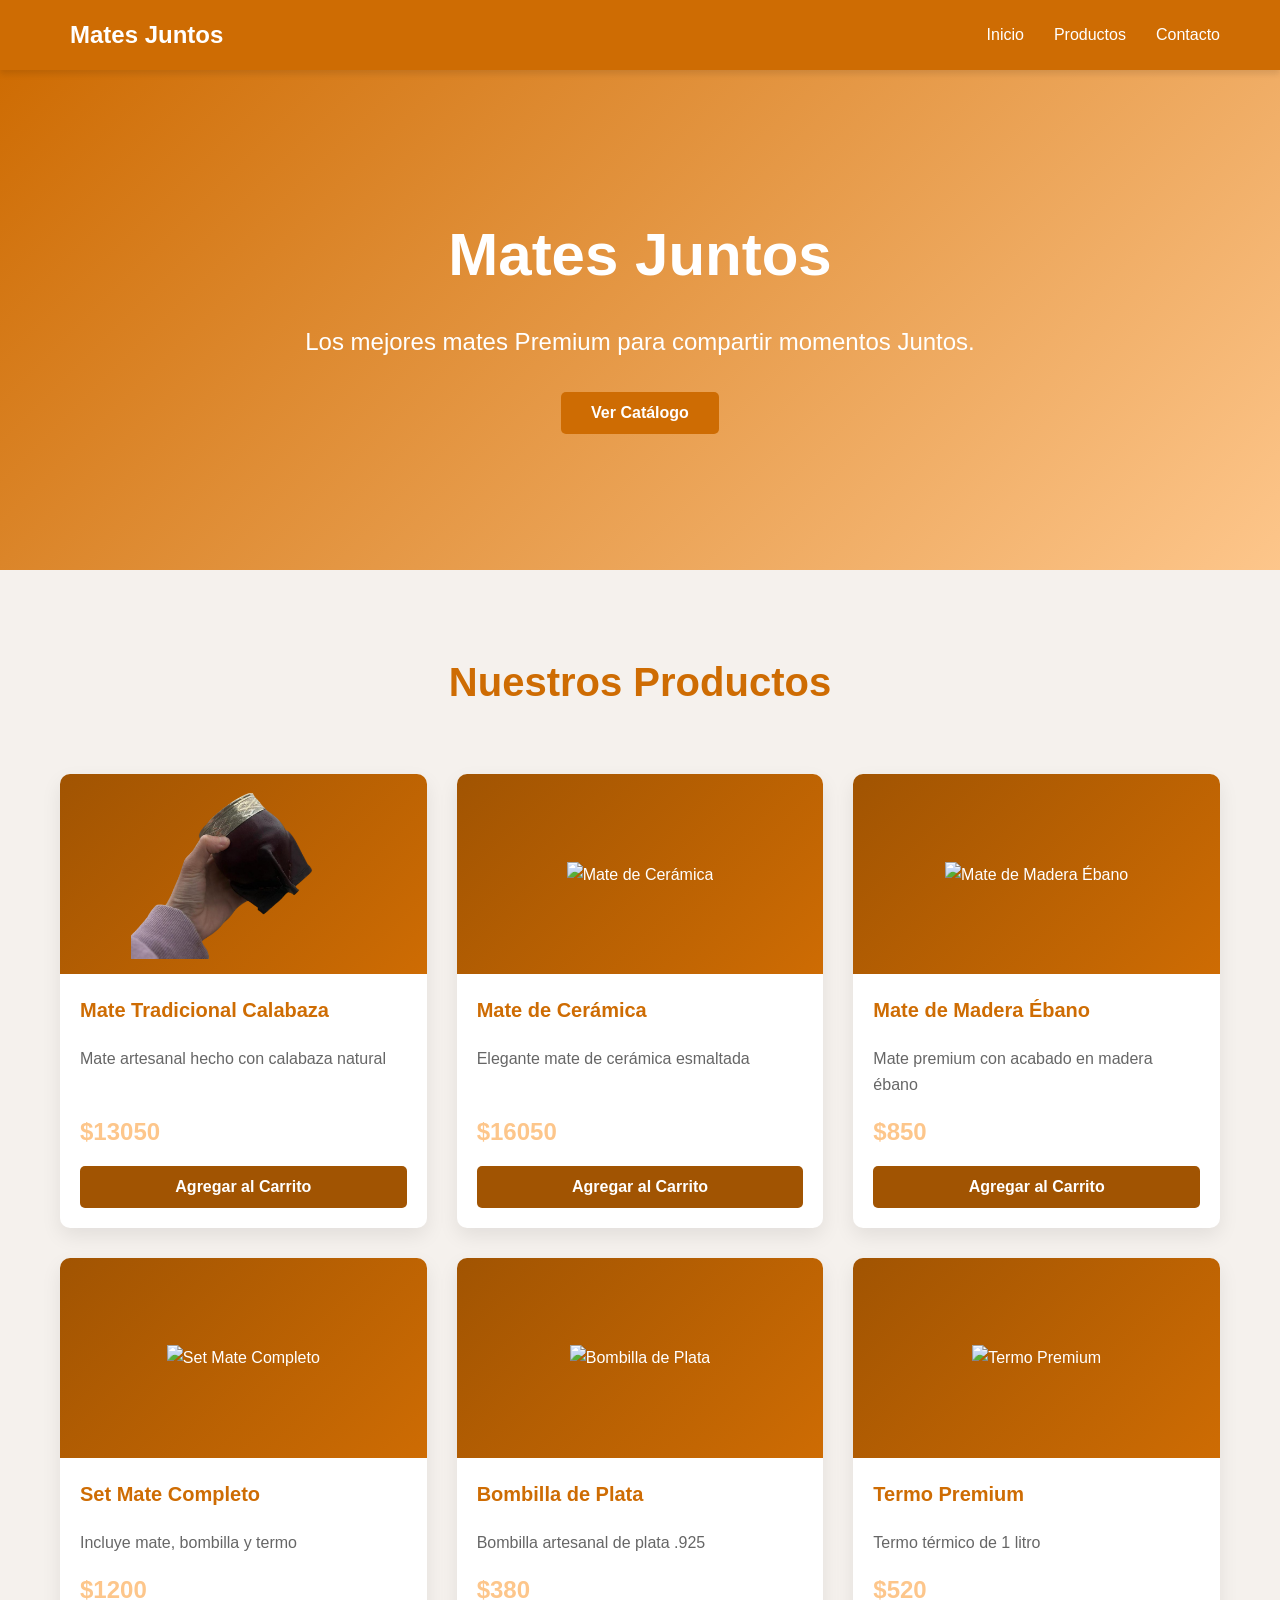
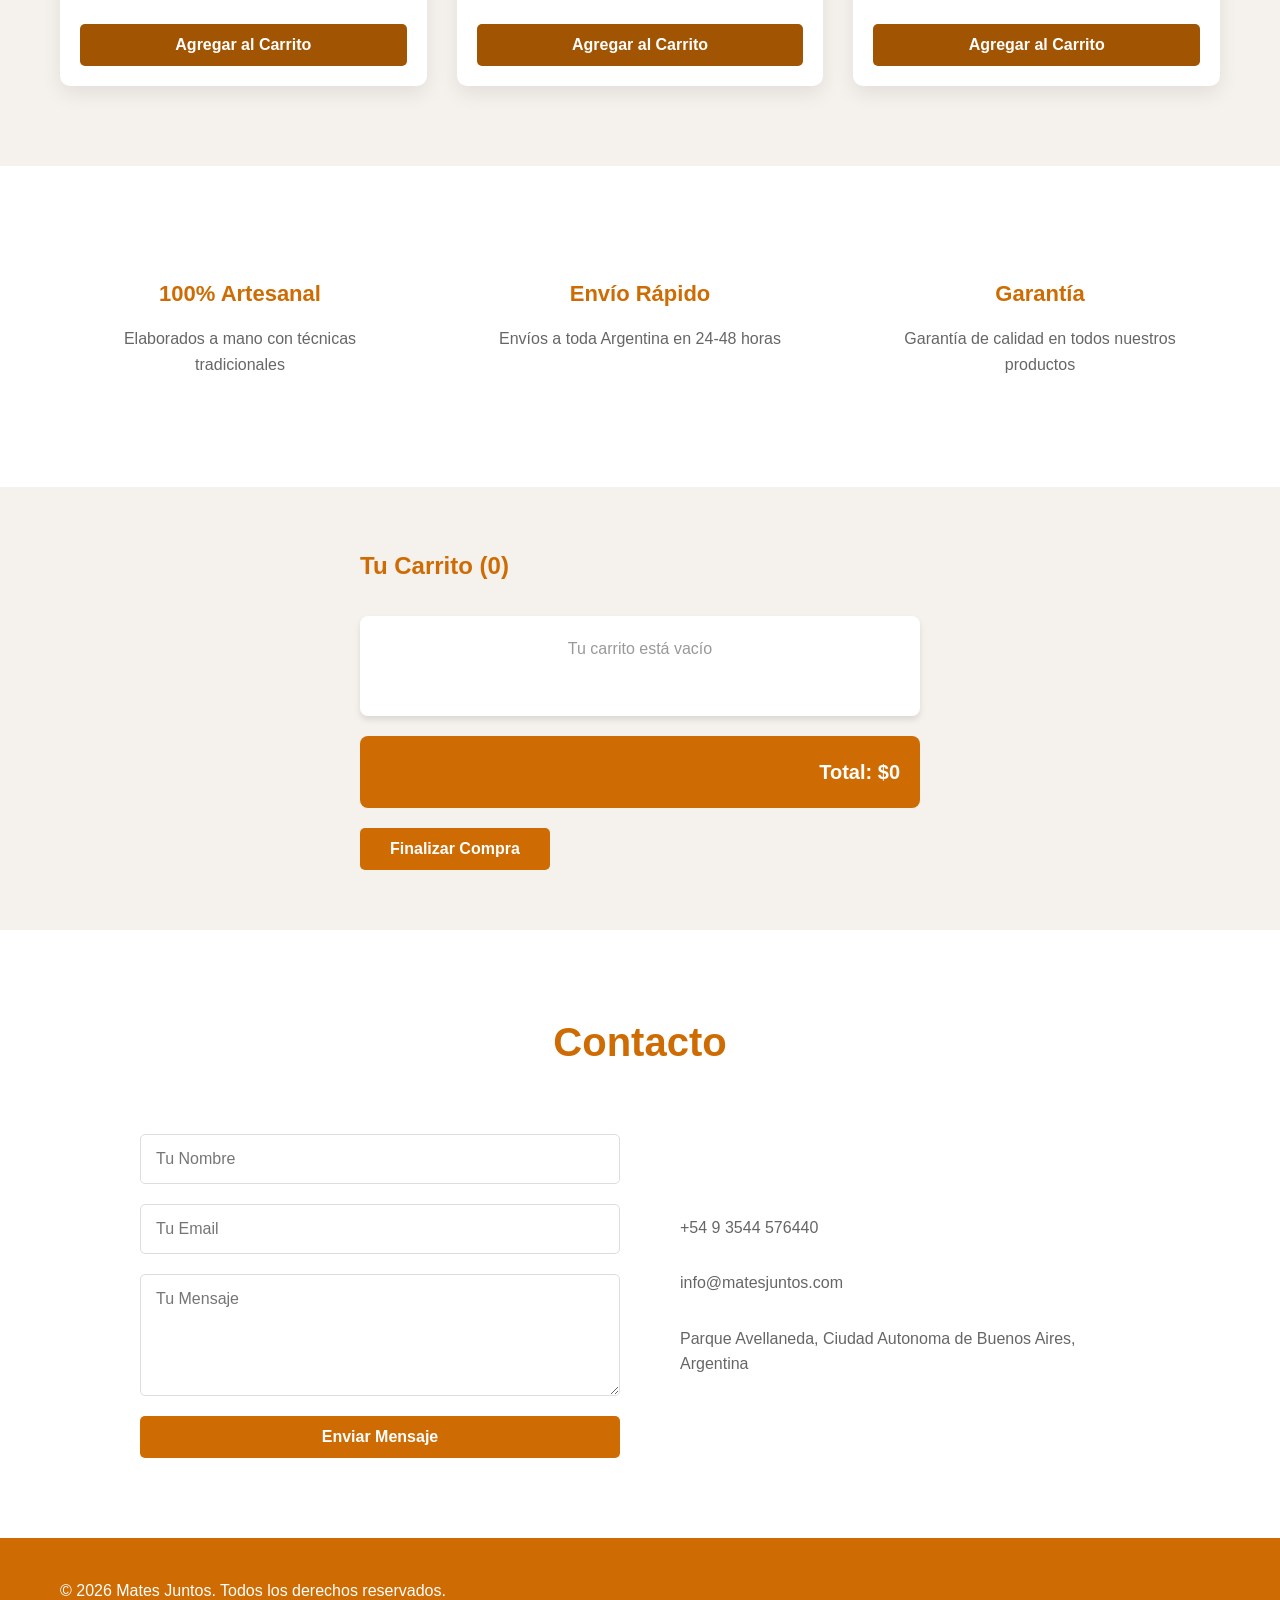
==== index.html @ 68194cd7 "03/03/2026 cambio de index y Style y agregado de img." ====
<!DOCTYPE html>
<html lang="es">
<head>
    <meta charset="UTF-8">
    <meta name="viewport" content="width=device-width, initial-scale=1.0">
    <title>Mates Juntos - Venta de Mates Premium</title>
    <link rel="stylesheet" href="css/style.css">
    <link rel="icon" href="fotos/LogoMatesJuntos.jpeg" type="image/jpeg">
</head>
<body>
    <!-- Navegación -->
    <nav class="navbar">
        <div class="container">
            <div class="logo">
                <i class="fas fa-leaf"></i> Mates Juntos
            </div>
            <ul class="nav-links">
                <li><a href="#inicio">Inicio</a></li>
                <li><a href="#productos">Productos</a></li>
                <li><a href="#contacto">Contacto</a></li>
            </ul>
            <div class="hamburger" onclick="toggleMenu()">
                <span></span>
                <span></span>
                <span></span>
            </div>
        </div>
    </nav>

    <!-- En esta sección se muestra el Inicio (parte de arriba ) -->
    <!-- Hero Section -->
    <section id="inicio" class="hero">
        <div class="hero-content">
            <h1>Mates Juntos</h1>
            <p>Los mejores mates Premium para compartir momentos Juntos.</p>
            <button class="btn btn-primary" onclick="document.getElementById('productos').scrollIntoView({behavior: 'smooth'})">
                Ver Catálogo
            </button>
        </div>
    </section>

    <!-- Productos -->
    <section id="productos" class="productos">
        <div class="container">
            <h2>Nuestros Productos</h2>
            <div class="productos-grid">
                <!-- Producto 1 -->
                <div class="producto-card">
                    <div class="producto-imagen">
                        <img src="fotos/MateImperial.png" alt="Mate Tradicional Calabaza">
                    </div>
                    <h3>Mate Tradicional Calabaza</h3>
                    <p class="descripcion">Mate artesanal hecho con calabaza natural</p>
                    <div class="precio">$13050</div>
                    <button class="btn btn-secondary" onclick="agregarCarrito('Mate Calabaza', 13050)">
                        Agregar al Carrito
                    </button>
                </div>

                <!-- Producto 2 -->
                <div class="producto-card">
                    <div class="producto-imagen">
                        <img src="fotos/MateCeramica.png" alt="Mate de Cerámica">
                    </div>
                    <h3>Mate de Cerámica</h3>
                    <p class="descripcion">Elegante mate de cerámica esmaltada</p>
                    <div class="precio">$16050</div>
                    <button class="btn btn-secondary" onclick="agregarCarrito('Mate Cerámica', 16050)">
                        Agregar al Carrito
                    </button>
                </div>

                <!-- Producto 3 -->
                <div class="producto-card">
                    <div class="producto-imagen">
                        <img src="fotos/MateMadera.png" alt="Mate de Madera Ébano">
                    </div>
                    <h3>Mate de Madera Ébano</h3>
                    <p class="descripcion">Mate premium con acabado en madera ébano</p>
                    <div class="precio">$850</div>
                    <button class="btn btn-secondary" onclick="agregarCarrito('Mate Ébano', 850)">
                        Agregar al Carrito
                    </button>
                </div>

                <!-- Producto 4 -->
                <div class="producto-card">
                    <div class="producto-imagen">
                        <img src="fotos/SetMateCompleto.png" alt="Set Mate Completo">
                    </div>
                    <h3>Set Mate Completo</h3>
                    <p class="descripcion">Incluye mate, bombilla y termo</p>
                    <div class="precio">$1200</div>
                    <button class="btn btn-secondary" onclick="agregarCarrito('Set Completo', 1200)">
                        Agregar al Carrito
                    </button>
                </div>

                <!-- Producto 5 -->
                <div class="producto-card">
                    <div class="producto-imagen">
                        <img src="fotos/BombillaPlata.png" alt="Bombilla de Plata">
                    </div>
                    <h3>Bombilla de Plata</h3>
                    <p class="descripcion">Bombilla artesanal de plata .925</p>
                    <div class="precio">$380</div>
                    <button class="btn btn-secondary" onclick="agregarCarrito('Bombilla Plata', 380)">
                        Agregar al Carrito
                    </button>
                </div>

                <!-- Producto 6 -->
                <div class="producto-card">
                    <div class="producto-imagen">
                        <img src="fotos/TermoPremium.png" alt="Termo Premium">
                    </div>
                    <h3>Termo Premium</h3>
                    <p class="descripcion">Termo térmico de 1 litro</p>
                    <div class="precio">$520</div>
                    <button class="btn btn-secondary" onclick="agregarCarrito('Termo Premium', 520)">
                        Agregar al Carrito
                    </button>
                </div>
            </div>
        </div>
    </section>
 
    <!-- Características -->
    <section class="caracteristicas">
        <div class="container">
            <div class="caracteristicas-grid">
                <div class="caracteristica">
                    <i class="fas fa-leaf"></i>
                    <h3>100% Artesanal</h3>
                    <p>Elaborados a mano con técnicas tradicionales</p>
                </div>
                <div class="caracteristica">
                    <i class="fas fa-shipping-fast"></i>
                    <h3>Envío Rápido</h3>
                    <p>Envíos a toda Argentina en 24-48 horas</p>
                </div>
                <div class="caracteristica">
                    <i class="fas fa-shield-alt"></i>
                    <h3>Garantía</h3>
                    <p>Garantía de calidad en todos nuestros productos</p>
                </div>
            </div>
        </div>
    </section>

    <!-- Carrito -->
    <section class="carrito-section">
        <div class="container">
            <h2>Tu Carrito <span class="carrito-count">(0)</span></h2>
            <div id="carrito-items" class="carrito-items"></div>
            <div class="carrito-total">
                <strong>Total: $<span id="total">0</span></strong>
            </div>
            <button class="btn btn-primary" onclick="finalizarCompra()">Finalizar Compra</button>
        </div>
    </section>

    <!-- Contacto -->
    <section id="contacto" class="contacto">
        <div class="container">
            <h2>Contacto</h2>
            <div class="contacto-content">
                <form class="formulario" onsubmit="enviarFormulario(event)">
                    <input type="text" placeholder="Tu Nombre" required>
                    <input type="email" placeholder="Tu Email" required>
                    <textarea placeholder="Tu Mensaje" rows="5" required></textarea>
                    <button type="submit" class="btn btn-primary">Enviar Mensaje</button>
                </form>
                <div class="contacto-info">
                    <div class="info-item">
                        <i class="fas fa-phone"></i>
                        <p>+54 9 3544 576440</p>
                    </div>
                    <div class="info-item">
                        <i class="fas fa-envelope"></i>
                        <p>info@matesjuntos.com</p>
                    </div>
                    <div class="info-item">
                        <i class="fas fa-map-marker-alt"></i>
                        <p>Parque Avellaneda, Ciudad Autonoma de Buenos Aires, Argentina</p>
                    </div>
                </div>
            </div>
        </div>
    </section>

    <!-- Footer -->
    <footer>
        <div class="container">
            <p>&copy; 2026 Mates Juntos. Todos los derechos reservados.</p>
            <div class="social-links">
                <a href="#"><i class="fab fa-facebook"></i></a>
                <a href="https://www.instagram.com/matesjuntos.ok/"><i class="fab fa-instagram"></i></a>
                <a href="#"><i class="fab fa-whatsapp"></i></a>
            </div>
        </div>
    </footer>

    <script src="js/script.js"></script>
</body>
</html>
---- css/style.css ----
/* Variables */
:root {
    --primary-color: hsl(31, 97%, 41%);
    --secondary-color: #A15402;
    --accent-color: #FDC68B;
    --text-color: #333;
    --light-bg: #F5F1ED;
    --white: #FFFFFF;
    --shadow: 0 4px 6px rgba(0, 0, 0, 0.1);
    --transition: all 0.3s ease;
}

/* Reset */
* {
    margin: 0;
    padding: 0;
    box-sizing: border-box;
}

html {
    scroll-behavior: smooth;
}

body {
    font-family: 'Segoe UI', Tahoma, Geneva, Verdana, sans-serif;
    color: var(--text-color);
    background-color: var(--white);
    line-height: 1.6;
}

.container {
    max-width: 1200px;
    margin: 0 auto;
    padding: 0 20px;
}

/* Botones */
.btn {
    padding: 12px 30px;
    border: none;
    border-radius: 5px;
    cursor: pointer;
    font-size: 16px;
    transition: var(--transition);
    font-weight: 600;
}

.btn-primary {
    background-color: var(--primary-color);
    color: var(--white);
}

.btn-primary:hover {
    background-color: var(--accent-color);
    transform: translateY(-2px);
    box-shadow: var(--shadow);
}

.btn-secondary {
    background-color: var(--secondary-color);
    color: var(--white);
}

.btn-secondary:hover {
    background-color: var(--primary-color);
    transform: translateY(-2px);
}

/* Navegación */
.navbar {
    background-color: var(--primary-color);
    color: var(--white);
    padding: 1rem 0;
    position: sticky;
    top: 0;
    z-index: 100;
    box-shadow: var(--shadow);
}

.navbar .container {
    display: flex;
    justify-content: space-between;
    align-items: center;
}

.logo {
    font-size: 24px;
    font-weight: bold;
    display: flex;
    align-items: center;
    gap: 10px;
}

.nav-links {
    display: flex;
    list-style: none;
    gap: 30px;
}

.nav-links a {
    color: var(--white);
    text-decoration: none;
    transition: var(--transition);
    font-weight: 500;
}

.nav-links a:hover {
    color: var(--secondary-color);
}

.hamburger {
    display: none;
    flex-direction: column;
    cursor: pointer;
}

.hamburger span {
    width: 25px;
    height: 3px;
    background-color: var(--white);
    margin: 5px 0;
    border-radius: 2px;
    transition: var(--transition);
}

/* Hero Section */
.hero {
    background: linear-gradient(135deg, var(--primary-color) 0%, var(--accent-color) 100%);
    color: var(--white);
    padding: 100px 20px;
    text-align: center;
    min-height: 500px;
    display: flex;
    align-items: center;
    justify-content: center;
}

.hero-content h1 {
    font-size: 60px;
    margin-bottom: 20px;
    animation: fadeInDown 0.8s ease;
}

.hero-content p {
    font-size: 24px;
    margin-bottom: 30px;
    animation: fadeInUp 0.8s ease 0.2s both;
}

.hero-content .btn {
    animation: fadeInUp 0.8s ease 0.4s both;
}

/* Productos */
.productos {
    padding: 80px 20px;
    background-color: var(--light-bg);
}

.productos h2 {
    text-align: center;
    font-size: 40px;
    margin-bottom: 60px;
    color: var(--primary-color);
}

.productos-grid {
    display: grid;
    grid-template-columns: repeat(auto-fit, minmax(300px, 1fr));
    gap: 30px;
}

.producto-card {
    background-color: var(--white);
    border-radius: 10px;
    overflow: hidden;
    box-shadow: 0 8px 20px rgba(0,0,0,0.08);
    transition: all 0.3s ease;
    display: flex;
    flex-direction: column;
}

.producto-card:hover {
    transform: translateY(-5px);
    box-shadow: 0 12px 30px rgba(0,0,0,0.12);
}

.producto-imagen {
    background: linear-gradient(135deg, var(--secondary-color) 0%, var(--primary-color) 100%);
    height: 200px;
    display: flex;
    overflow: hidden;
    align-items: center;
    justify-content: center;
    color: var(--white);
}

.producto-imagen img {
    max-width: 85%;
    max-height: 170px;
    object-fit: contain;
    transition: transform 0.3s ease;
}
.producto-card h3 {
    font-size: 20px;
    margin: 20px;
    color: var(--primary-color);
}

.producto-card .descripcion {
    padding: 0 20px;
    color: #666;
    flex-grow: 1;
}

.producto-card .precio {
    padding: 0 20px;
    font-size: 24px;
    font-weight: bold;
    color: var(--accent-color);
    margin: 15px 0;
}

.producto-card .btn {
    margin: 0 20px 20px 20px;
}

/* Características */
.caracteristicas {
    padding: 80px 20px;
    background-color: var(--white);
}

.caracteristicas h3 {
    text-align: center;
    font-size: 28px;
    margin-bottom: 50px;
    color: var(--primary-color);
}

.caracteristicas-grid {
    display: grid;
    grid-template-columns: repeat(auto-fit, minmax(250px, 1fr));
    gap: 40px;
}

.caracteristica {
    text-align: center;
    padding: 30px;
}

.caracteristica i {
    font-size: 50px;
    color: var(--secondary-color);
    margin-bottom: 20px;
}

.caracteristica h3 {
    font-size: 22px;
    margin-bottom: 15px;
    color: var(--primary-color);
}

.caracteristica p {
    color: #666;
}

/* Carrito */
.carrito-section {
    padding: 60px 20px;
    background-color: var(--light-bg);
}

.carrito-section h2 {
    color: var(--primary-color);
    margin-bottom: 30px;
}

.carrito-section .container {
    max-width: 600px;
}

.carrito-items {
    background-color: var(--white);
    border-radius: 8px;
    padding: 20px;
    margin-bottom: 20px;
    min-height: 100px;
    box-shadow: var(--shadow);
}

.carrito-item {
    display: flex;
    justify-content: space-between;
    align-items: center;
    padding: 10px;
    border-bottom: 1px solid #eee;
}

.carrito-item:last-child {
    border-bottom: none;
}

.carrito-item-nombre {
    font-weight: 600;
}

.carrito-item-precio {
    color: var(--primary-color);
    font-weight: bold;
}

.carrito-item-eliminar {
    background-color: #ff6b6b;
    color: white;
    border: none;
    padding: 5px 10px;
    border-radius: 3px;
    cursor: pointer;
    font-size: 12px;
}

.carrito-item-eliminar:hover {
    background-color: #ff5252;
}

.carrito-total {
    background-color: var(--primary-color);
    color: var(--white);
    padding: 20px;
    border-radius: 8px;
    text-align: right;
    font-size: 20px;
    margin-bottom: 20px;
}

/* Contacto */
.contacto {
    padding: 80px 20px;
    background-color: var(--white);
}

.contacto h2 {
    text-align: center;
    font-size: 40px;
    margin-bottom: 60px;
    color: var(--primary-color);
}

.contacto-content {
    display: grid;
    grid-template-columns: 1fr 1fr;
    gap: 40px;
    max-width: 1000px;
    margin: 0 auto;
}

.formulario {
    display: flex;
    flex-direction: column;
    gap: 20px;
}

.formulario input,
.formulario textarea {
    padding: 15px;
    border: 1px solid #ddd;
    border-radius: 5px;
    font-size: 16px;
    font-family: inherit;
}

.formulario input:focus,
.formulario textarea:focus {
    outline: none;
    border-color: var(--primary-color);
    box-shadow: 0 0 5px rgba(139, 111, 71, 0.3);
}

.contacto-info {
    display: flex;
    flex-direction: column;
    gap: 30px;
    justify-content: center;
}

.info-item {
    display: flex;
    gap: 20px;
    align-items: flex-start;
}

.info-item i {
    font-size: 24px;
    color: var(--secondary-color);
    margin-top: 5px;
}

.info-item p {
    font-size: 16px;
    color: #666;
}

/* Footer */
footer {
    background-color: var(--primary-color);
    color: var(--white);
    padding: 40px 20px;
    text-align: center;
}

footer .container {
    display: flex;
    justify-content: space-between;
    align-items: center;
}

.social-links {
    display: flex;
    gap: 20px;
}

.social-links a {
    color: var(--white);
    font-size: 20px;
    transition: var(--transition);
}

.social-links a:hover {
    color: var(--secondary-color);
}

/* Animaciones */
@keyframes fadeInDown {
    from {
        opacity: 0;
        transform: translateY(-30px);
    }
    to {
        opacity: 1;
        transform: translateY(0);
    }
}

@keyframes fadeInUp {
    from {
        opacity: 0;
        transform: translateY(30px);
    }
    to {
        opacity: 1;
        transform: translateY(0);
    }
}

/* Responsive */
@media (max-width: 768px) {
    .navbar .container {
        flex-wrap: wrap;
    }

    .hamburger {
        display: flex;
    }

    .nav-links {
        display: none;
        width: 100%;
        flex-direction: column;
        gap: 10px;
        margin-top: 10px;
    }

    .nav-links.active {
        display: flex;
    }

    .hero-content h1 {
        font-size: 40px;
    }

    .hero-content p {
        font-size: 18px;
    }

    .productos h2,
    .contacto h2 {
        font-size: 30px;
    }

    .productos-grid {
        grid-template-columns: 1fr;
    }

    .contacto-content {
        grid-template-columns: 1fr;
    }

    footer .container {
        flex-direction: column;
        gap: 20px;
    }

    .social-links {
        gap: 15px;
    }
}

@media (max-width: 480px) {
    .hero-content h1 {
        font-size: 28px;
    }

    .hero-content p {
        font-size: 16px;
    }

    .btn {
        padding: 10px 20px;
        font-size: 14px;
    }

    .productos h2,
    .contacto h2 {
        font-size: 24px;
    }

    .caracteristica i {
        font-size: 40px;
    }
}
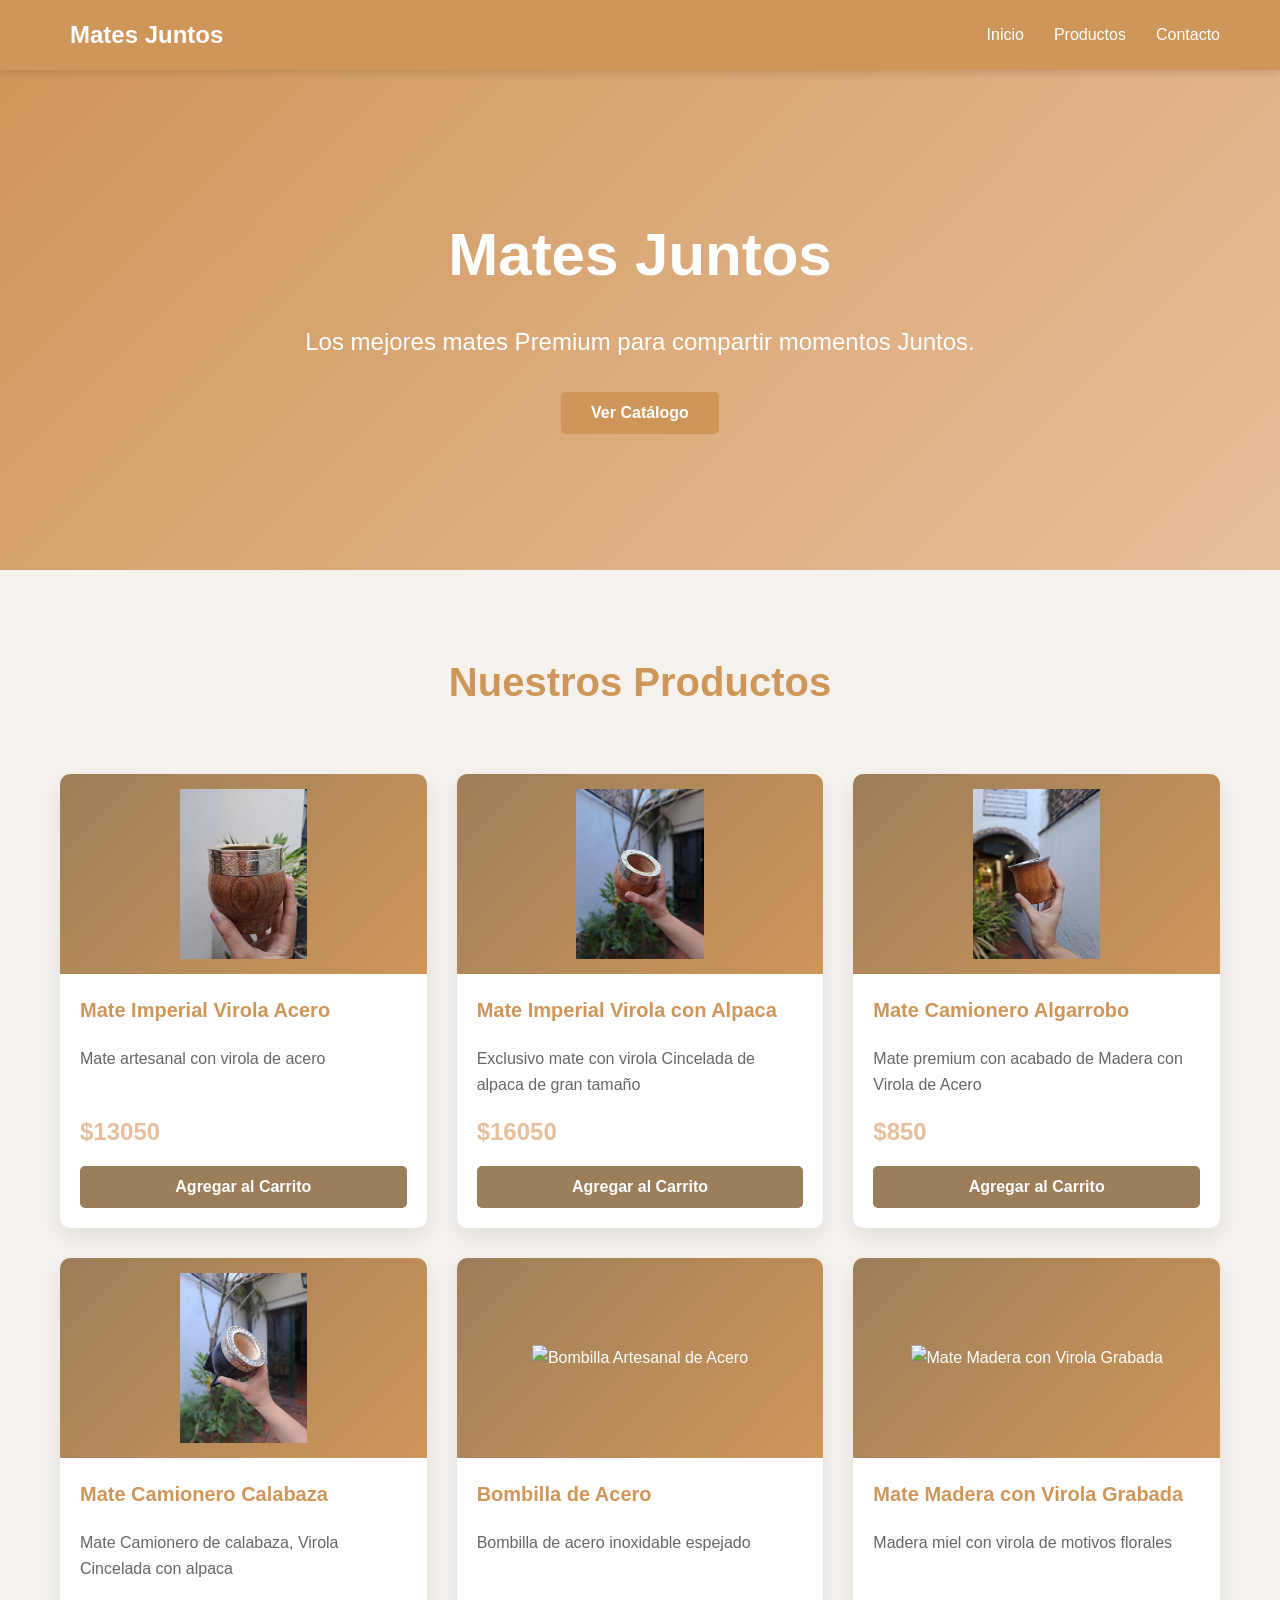
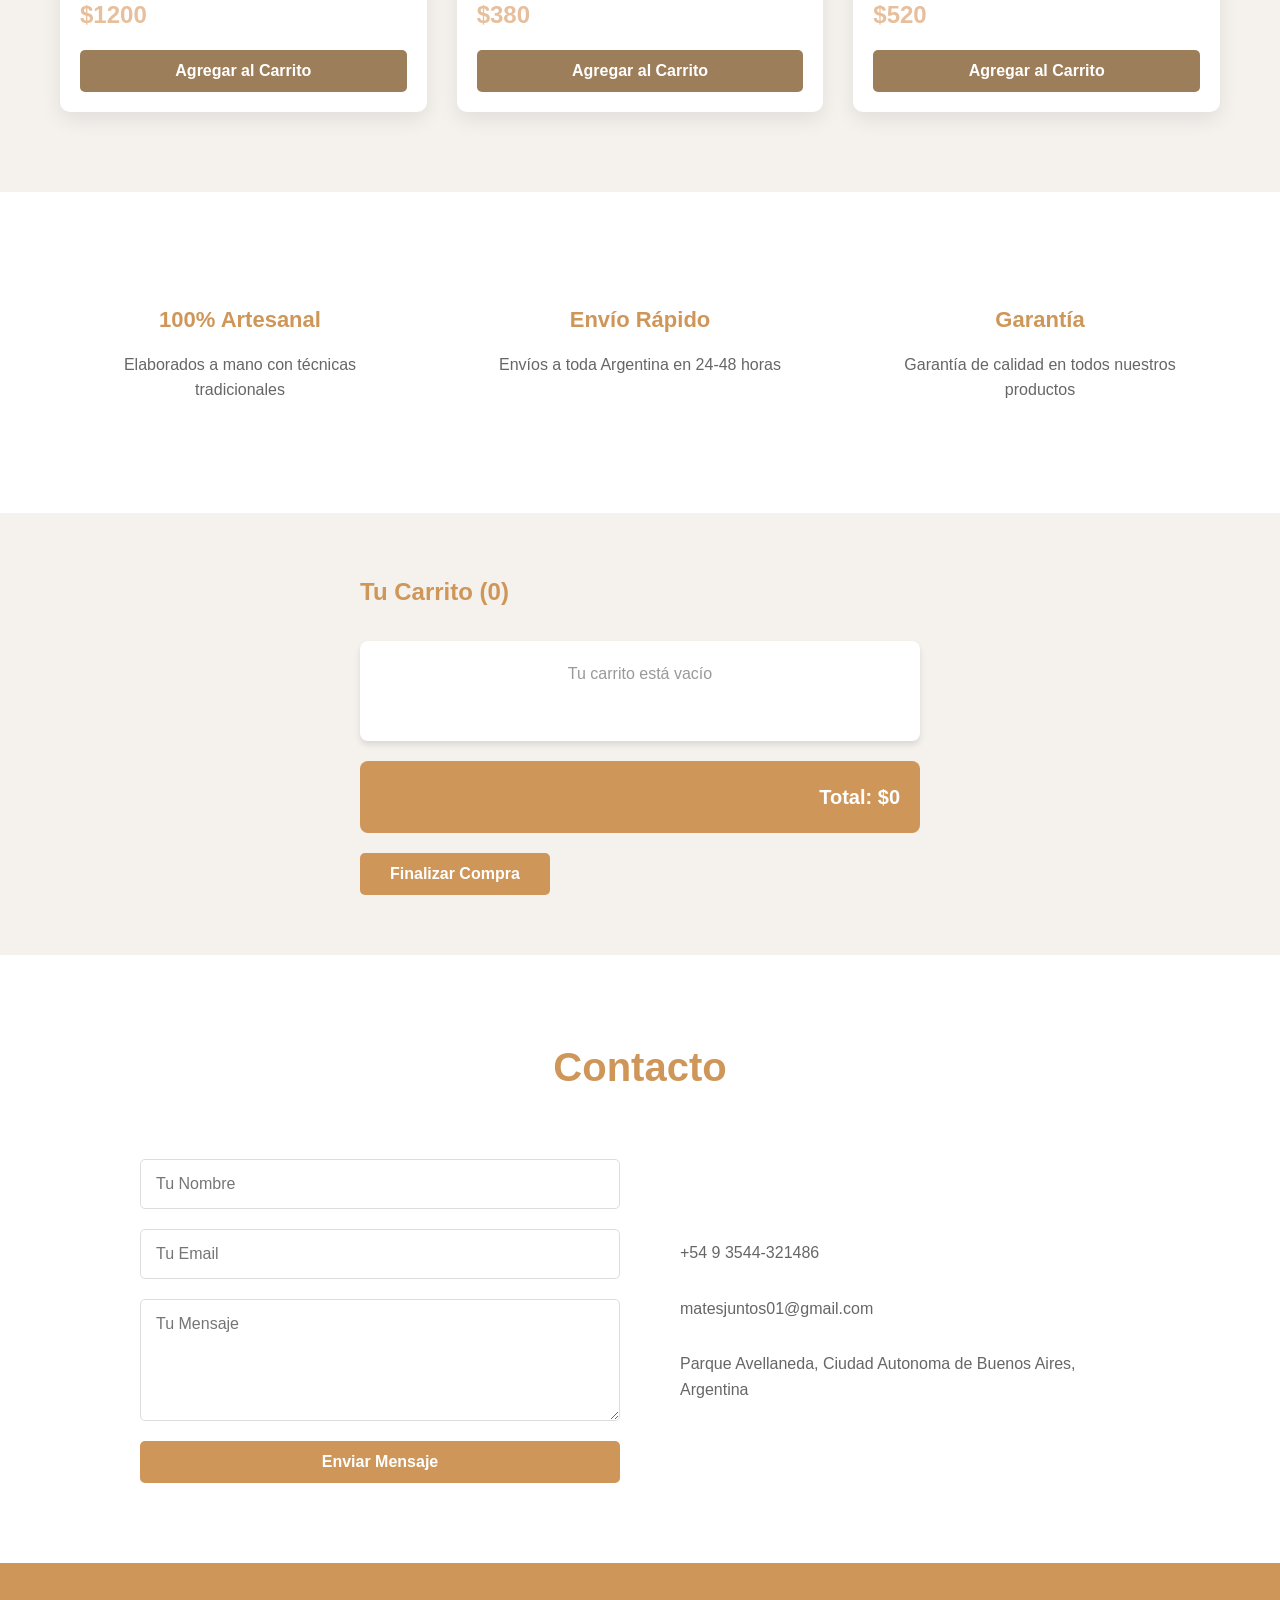
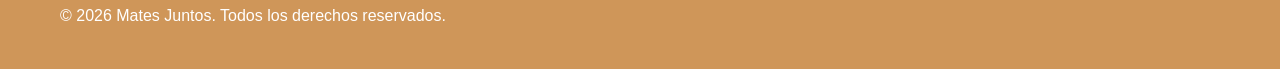
==== commit d8b70dfe: "10/03/2026 Actualizacion para pagina web" ====
--- a/index.html
+++ b/index.html
@@ -27,7 +27,6 @@
         </div>
     </nav>
 
-    <!-- En esta sección se muestra el Inicio (parte de arriba ) -->
     <!-- Hero Section -->
     <section id="inicio" class="hero">
         <div class="hero-content">
@@ -44,87 +43,89 @@
         <div class="container">
             <h2>Nuestros Productos</h2>
             <div class="productos-grid">
+
                 <!-- Producto 1 -->
-                <div class="producto-card">
-                    <div class="producto-imagen">
-                        <img src="fotos/MateImperial.png" alt="Mate Tradicional Calabaza">
-                    </div>
-                    <h3>Mate Tradicional Calabaza</h3>
-                    <p class="descripcion">Mate artesanal hecho con calabaza natural</p>
+                <div class="producto-card" onclick="window.location='producto.html?id=1'" style="cursor:pointer">
+                    <div class="producto-imagen">
+                        <img src="/fotos/FotoImperial.jpeg" alt="Mate Imperial con Virola">
+                    </div>
+                    <h3>Mate Imperial Virola Acero</h3>
+                    <p class="descripcion">Mate artesanal con virola de acero</p>
                     <div class="precio">$13050</div>
-                    <button class="btn btn-secondary" onclick="agregarCarrito('Mate Calabaza', 13050)">
+                    <button class="btn btn-secondary" onclick="event.stopPropagation(); agregarCarrito('Mate Imperial', 13050)">
                         Agregar al Carrito
                     </button>
                 </div>
 
                 <!-- Producto 2 -->
-                <div class="producto-card">
-                    <div class="producto-imagen">
-                        <img src="fotos/MateCeramica.png" alt="Mate de Cerámica">
-                    </div>
-                    <h3>Mate de Cerámica</h3>
-                    <p class="descripcion">Elegante mate de cerámica esmaltada</p>
+                <div class="producto-card" onclick="window.location='producto.html?id=2'" style="cursor:pointer">
+                    <div class="producto-imagen">
+                        <img src="/fotos/FotoImperial4.jpeg" alt="Mate Ace Imperial">
+                    </div>
+                    <h3>Mate Imperial Virola con Alpaca</h3>
+                    <p class="descripcion">Exclusivo mate con virola Cincelada de alpaca de gran tamaño</p>
                     <div class="precio">$16050</div>
-                    <button class="btn btn-secondary" onclick="agregarCarrito('Mate Cerámica', 16050)">
+                    <button class="btn btn-secondary" onclick="event.stopPropagation(); agregarCarrito('Mate Ace Imperial', 16050)">
                         Agregar al Carrito
                     </button>
                 </div>
 
                 <!-- Producto 3 -->
-                <div class="producto-card">
-                    <div class="producto-imagen">
-                        <img src="fotos/MateMadera.png" alt="Mate de Madera Ébano">
-                    </div>
-                    <h3>Mate de Madera Ébano</h3>
-                    <p class="descripcion">Mate premium con acabado en madera ébano</p>
+                <div class="producto-card" onclick="window.location='producto.html?id=3'" style="cursor:pointer">
+                    <div class="producto-imagen">
+                        <img src="/fotos/FotoCam2.jpeg" alt="Mate Camionero Algarrobo">
+                    </div>
+                    <h3>Mate Camionero Algarrobo</h3>
+                    <p class="descripcion">Mate premium con acabado de Madera con Virola de Acero</p>
                     <div class="precio">$850</div>
-                    <button class="btn btn-secondary" onclick="agregarCarrito('Mate Ébano', 850)">
+                    <button class="btn btn-secondary" onclick="event.stopPropagation(); agregarCarrito('Mate Ébano', 850)">
                         Agregar al Carrito
                     </button>
                 </div>
 
                 <!-- Producto 4 -->
-                <div class="producto-card">
-                    <div class="producto-imagen">
-                        <img src="fotos/SetMateCompleto.png" alt="Set Mate Completo">
-                    </div>
-                    <h3>Set Mate Completo</h3>
-                    <p class="descripcion">Incluye mate, bombilla y termo</p>
+                <div class="producto-card" onclick="window.location='producto.html?id=4'" style="cursor:pointer">
+                    <div class="producto-imagen"> 
+                        <img src="/fotos/FotoCamionero.jpeg" alt="Mate Camionero Calabaza">
+                    </div>
+                    <h3>Mate Camionero Calabaza</h3>
+                    <p class="descripcion">Mate Camionero de calabaza, Virola Cincelada con alpaca</p>
                     <div class="precio">$1200</div>
-                    <button class="btn btn-secondary" onclick="agregarCarrito('Set Completo', 1200)">
+                    <button class="btn btn-secondary" onclick="event.stopPropagation(); agregarCarrito('Mate Camionero', 1200)">
                         Agregar al Carrito
                     </button>
                 </div>
 
                 <!-- Producto 5 -->
-                <div class="producto-card">
-                    <div class="producto-imagen">
-                        <img src="fotos/BombillaPlata.png" alt="Bombilla de Plata">
-                    </div>
-                    <h3>Bombilla de Plata</h3>
-                    <p class="descripcion">Bombilla artesanal de plata .925</p>
+                <div class="producto-card" onclick="window.location='producto.html?id=5'" style="cursor:pointer">
+                    <div class="producto-imagen">
+                        <img src="FotoBombilla.jpeg" alt="Bombilla Artesanal de Acero">
+                    </div>
+                    <h3>Bombilla de Acero</h3>
+                    <p class="descripcion">Bombilla de acero inoxidable espejado</p>
                     <div class="precio">$380</div>
-                    <button class="btn btn-secondary" onclick="agregarCarrito('Bombilla Plata', 380)">
+                    <button class="btn btn-secondary" onclick="event.stopPropagation(); agregarCarrito('Bombilla Acero', 380)">
                         Agregar al Carrito
                     </button>
                 </div>
 
                 <!-- Producto 6 -->
-                <div class="producto-card">
-                    <div class="producto-imagen">
-                        <img src="fotos/TermoPremium.png" alt="Termo Premium">
-                    </div>
-                    <h3>Termo Premium</h3>
-                    <p class="descripcion">Termo térmico de 1 litro</p>
+                <div class="producto-card" onclick="window.location='producto.html?id=6'" style="cursor:pointer">
+                    <div class="producto-imagen">
+                        <img src="FotoImperial5.jpeg" alt="Mate Madera con Virola Grabada">
+                    </div>
+                    <h3>Mate Madera con Virola Grabada</h3>
+                    <p class="descripcion">Madera miel con virola de motivos florales</p>
                     <div class="precio">$520</div>
-                    <button class="btn btn-secondary" onclick="agregarCarrito('Termo Premium', 520)">
-                        Agregar al Carrito
-                    </button>
-                </div>
-            </div>
-        </div>
-    </section>
- 
+                    <button class="btn btn-secondary" onclick="event.stopPropagation(); agregarCarrito('Mate Virola Grabada', 520)">
+                        Agregar al Carrito
+                    </button>
+                </div>
+
+            </div>
+        </div>
+    </section>
+
     <!-- Características -->
     <section class="caracteristicas">
         <div class="container">
@@ -174,11 +175,11 @@
                 <div class="contacto-info">
                     <div class="info-item">
                         <i class="fas fa-phone"></i>
-                        <p>+54 9 3544 576440</p>
+                        <p>+54 9 3544-321486</p>
                     </div>
                     <div class="info-item">
                         <i class="fas fa-envelope"></i>
-                        <p>info@matesjuntos.com</p>
+                        <p>matesjuntos01@gmail.com</p>
                     </div>
                     <div class="info-item">
                         <i class="fas fa-map-marker-alt"></i>
@@ -196,7 +197,7 @@
             <div class="social-links">
                 <a href="#"><i class="fab fa-facebook"></i></a>
                 <a href="https://www.instagram.com/matesjuntos.ok/"><i class="fab fa-instagram"></i></a>
-                <a href="#"><i class="fab fa-whatsapp"></i></a>
+                <a href="https://wa.me/5493544321486"><i class="fab fa-whatsapp"></i></a>
             </div>
         </div>
     </footer>
--- a/css/style.css
+++ b/css/style.css
@@ -1,8 +1,8 @@
 /* Variables */
 :root {
-    --primary-color: hsl(31, 97%, 41%);
-    --secondary-color: #A15402;
-    --accent-color: #FDC68B;
+    --primary-color: #cf9659;
+    --secondary-color: #9D7E5A;
+    --accent-color: #e7bf9c;
     --text-color: #333;
     --light-bg: #F5F1ED;
     --white: #FFFFFF;
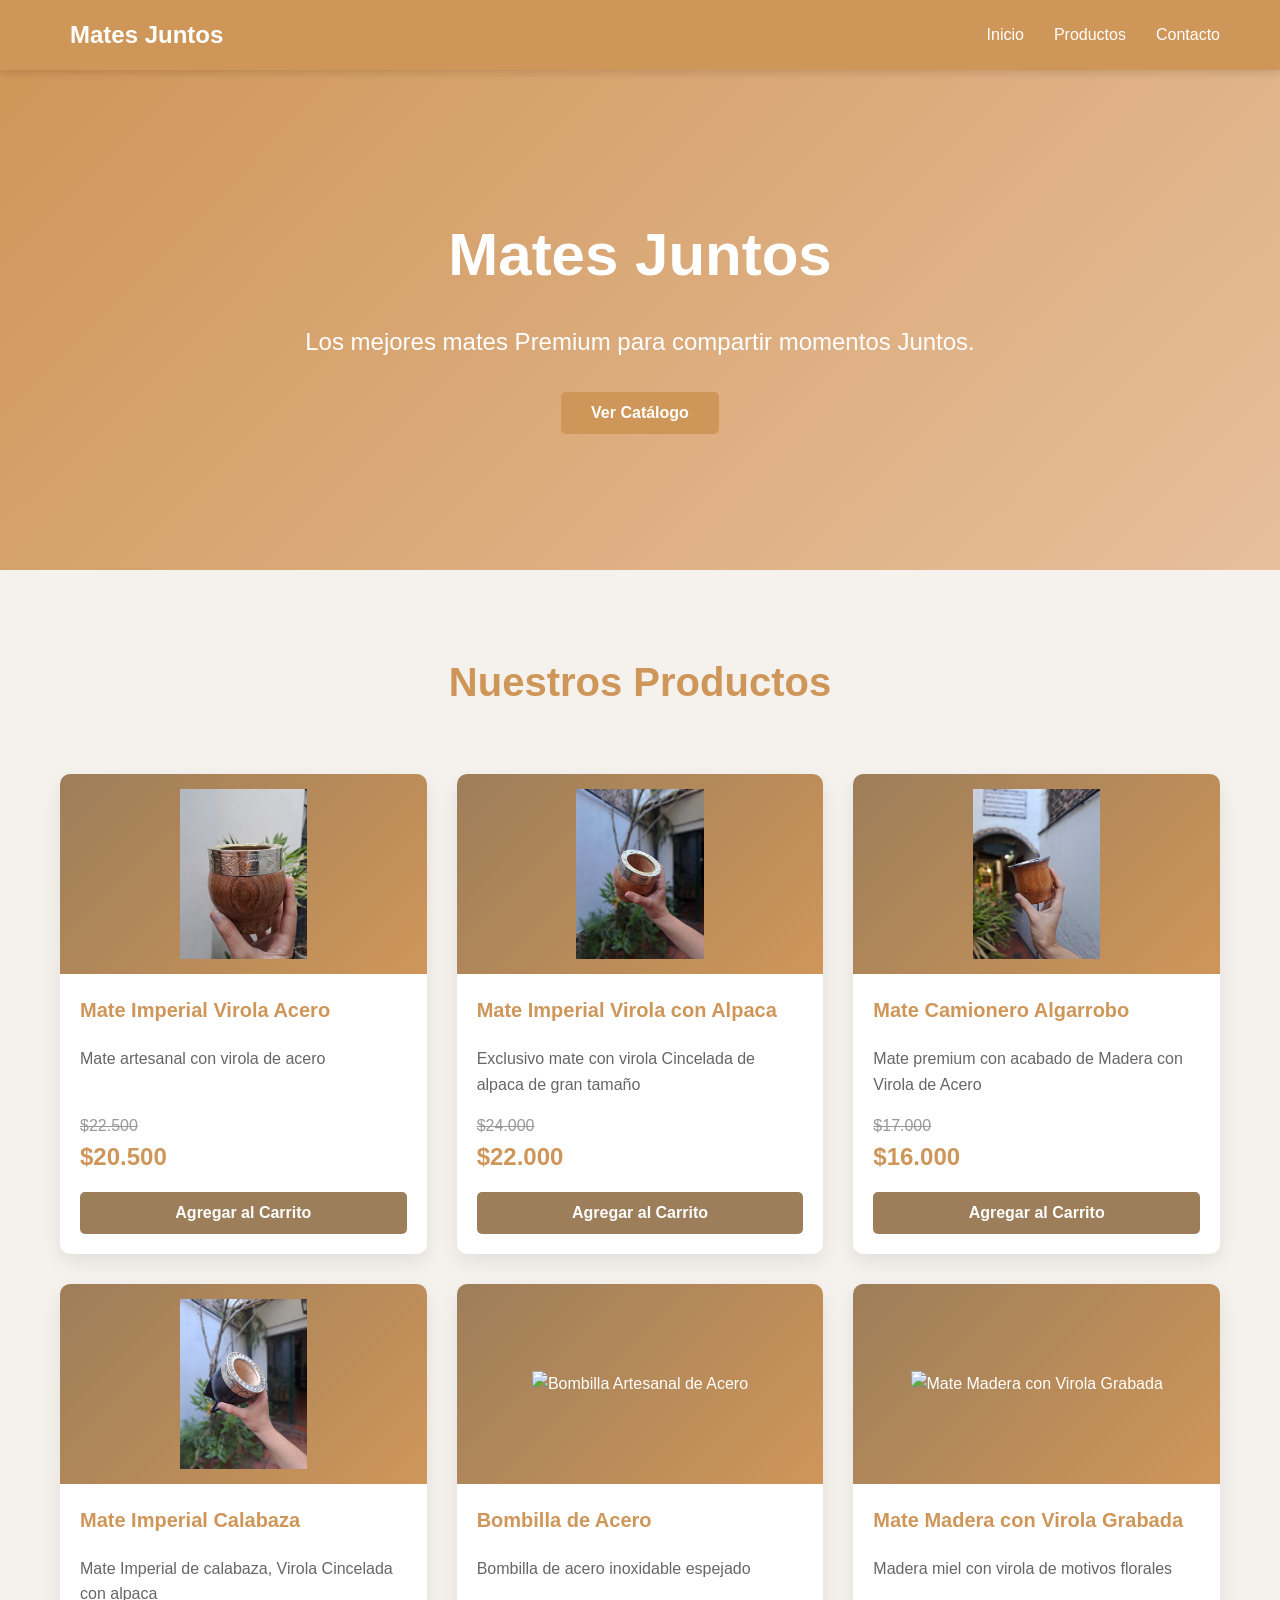
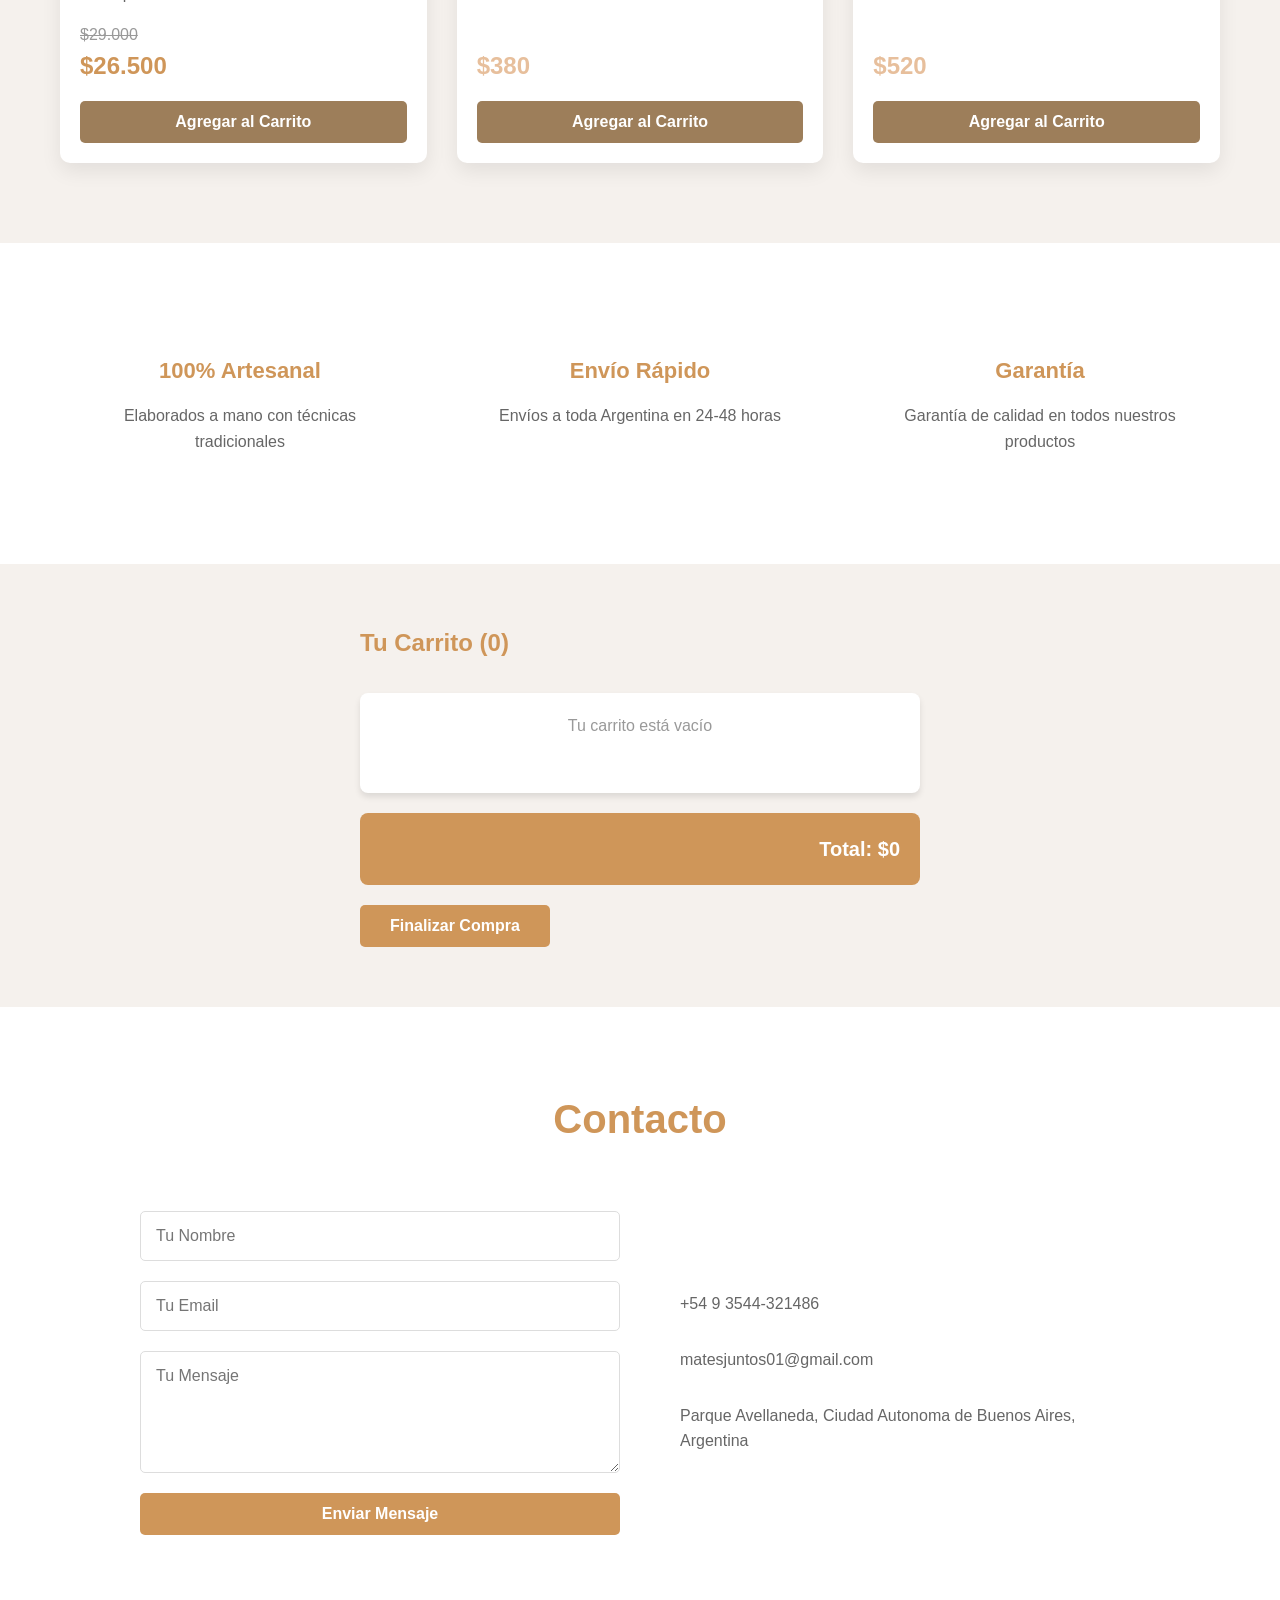
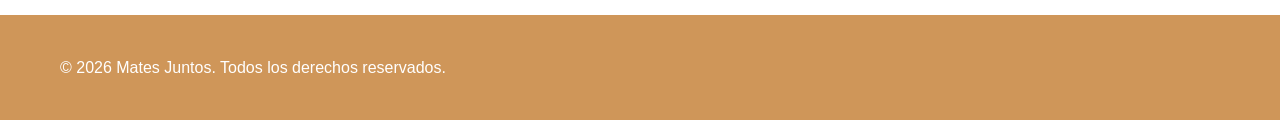
==== commit b2c3a755: "11/03/2026 18:20 Se actualizo Precio, Precio descuento, carrito etc." ====
--- a/index.html
+++ b/index.html
@@ -51,8 +51,11 @@
                     </div>
                     <h3>Mate Imperial Virola Acero</h3>
                     <p class="descripcion">Mate artesanal con virola de acero</p>
-                    <div class="precio">$13050</div>
-                    <button class="btn btn-secondary" onclick="event.stopPropagation(); agregarCarrito('Mate Imperial', 13050)">
+                    <div class="precio">
+                        <span class="precio-antes">$22.500</span>
+                        <span class="precio-actual">$20.500</span>
+                    </div>
+                    <button class="btn btn-secondary" onclick="event.stopPropagation(); agregarCarrito('Mate Imperial Virola Acero', 20500)">
                         Agregar al Carrito
                     </button>
                 </div>
@@ -60,12 +63,15 @@
                 <!-- Producto 2 -->
                 <div class="producto-card" onclick="window.location='producto.html?id=2'" style="cursor:pointer">
                     <div class="producto-imagen">
-                        <img src="/fotos/FotoImperial4.jpeg" alt="Mate Ace Imperial">
+                        <img src="/fotos/FotoImperial4.jpeg" alt="Mate Imperial Virola con Alpaca">
                     </div>
                     <h3>Mate Imperial Virola con Alpaca</h3>
                     <p class="descripcion">Exclusivo mate con virola Cincelada de alpaca de gran tamaño</p>
-                    <div class="precio">$16050</div>
-                    <button class="btn btn-secondary" onclick="event.stopPropagation(); agregarCarrito('Mate Ace Imperial', 16050)">
+                    <div class="precio">
+                        <span class="precio-antes">$24.000</span>
+                        <span class="precio-actual">$22.000</span>
+                    </div>
+                    <button class="btn btn-secondary" onclick="event.stopPropagation(); agregarCarrito('Mate Imperial Virola con Alpaca', 22000)">
                         Agregar al Carrito
                     </button>
                 </div>
@@ -77,8 +83,11 @@
                     </div>
                     <h3>Mate Camionero Algarrobo</h3>
                     <p class="descripcion">Mate premium con acabado de Madera con Virola de Acero</p>
-                    <div class="precio">$850</div>
-                    <button class="btn btn-secondary" onclick="event.stopPropagation(); agregarCarrito('Mate Ébano', 850)">
+                    <div class="precio">
+                        <span class="precio-antes">$17.000</span>
+                        <span class="precio-actual">$16.000</span>
+                    </div>
+                    <button class="btn btn-secondary" onclick="event.stopPropagation(); agregarCarrito('Mate Camionero Algarrobo', 16000)">
                         Agregar al Carrito
                     </button>
                 </div>
@@ -88,10 +97,13 @@
                     <div class="producto-imagen"> 
                         <img src="/fotos/FotoCamionero.jpeg" alt="Mate Camionero Calabaza">
                     </div>
-                    <h3>Mate Camionero Calabaza</h3>
-                    <p class="descripcion">Mate Camionero de calabaza, Virola Cincelada con alpaca</p>
-                    <div class="precio">$1200</div>
-                    <button class="btn btn-secondary" onclick="event.stopPropagation(); agregarCarrito('Mate Camionero', 1200)">
+                    <h3>Mate Imperial Calabaza</h3>
+                    <p class="descripcion">Mate Imperial de calabaza, Virola Cincelada con alpaca</p>
+                    <div class="precio">
+                        <span class="precio-antes">$29.000</span>
+                        <span class="precio-actual">$26.500</span>
+                    </div>
+                    <button class="btn btn-secondary" onclick="event.stopPropagation(); agregarCarrito('Mate Imperial Calabaza', 26500)">
                         Agregar al Carrito
                     </button>
                 </div>
@@ -126,7 +138,7 @@
         </div>
     </section>
 
-    <!-- Características -->
+    <!-- Características -->  
     <section class="caracteristicas">
         <div class="container">
             <div class="caracteristicas-grid">
--- a/css/style.css
+++ b/css/style.css
@@ -225,6 +225,19 @@
     margin: 0 20px 20px 20px;
 }
 
+.precio-antes {
+    display: block;
+    font-size: 16px;
+    color: #999;
+    text-decoration: line-through;
+    font-weight: normal;
+}
+.precio-actual {
+    display: block;
+    font-size: 26x;
+    font-weight: bold;
+    color: var(--primary-color);
+}
 /* Características */
 .caracteristicas {
     padding: 80px 20px;
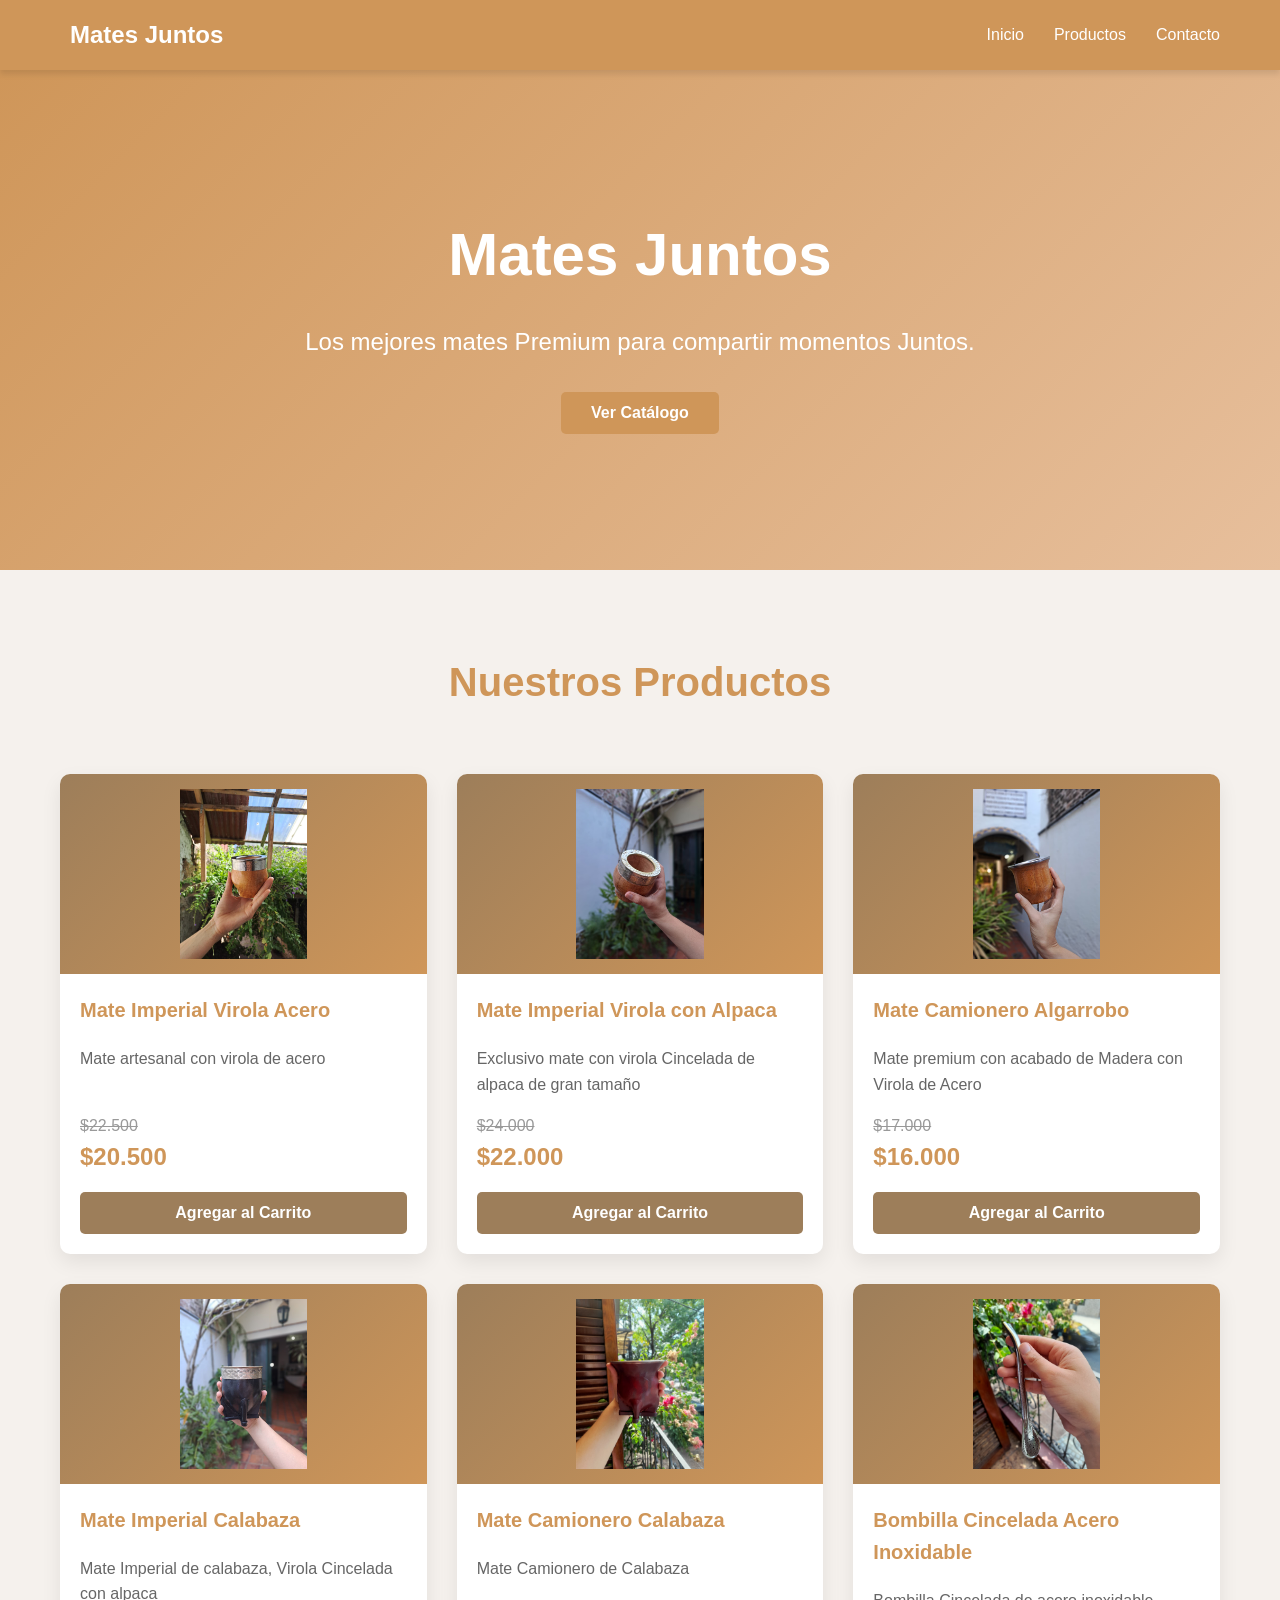
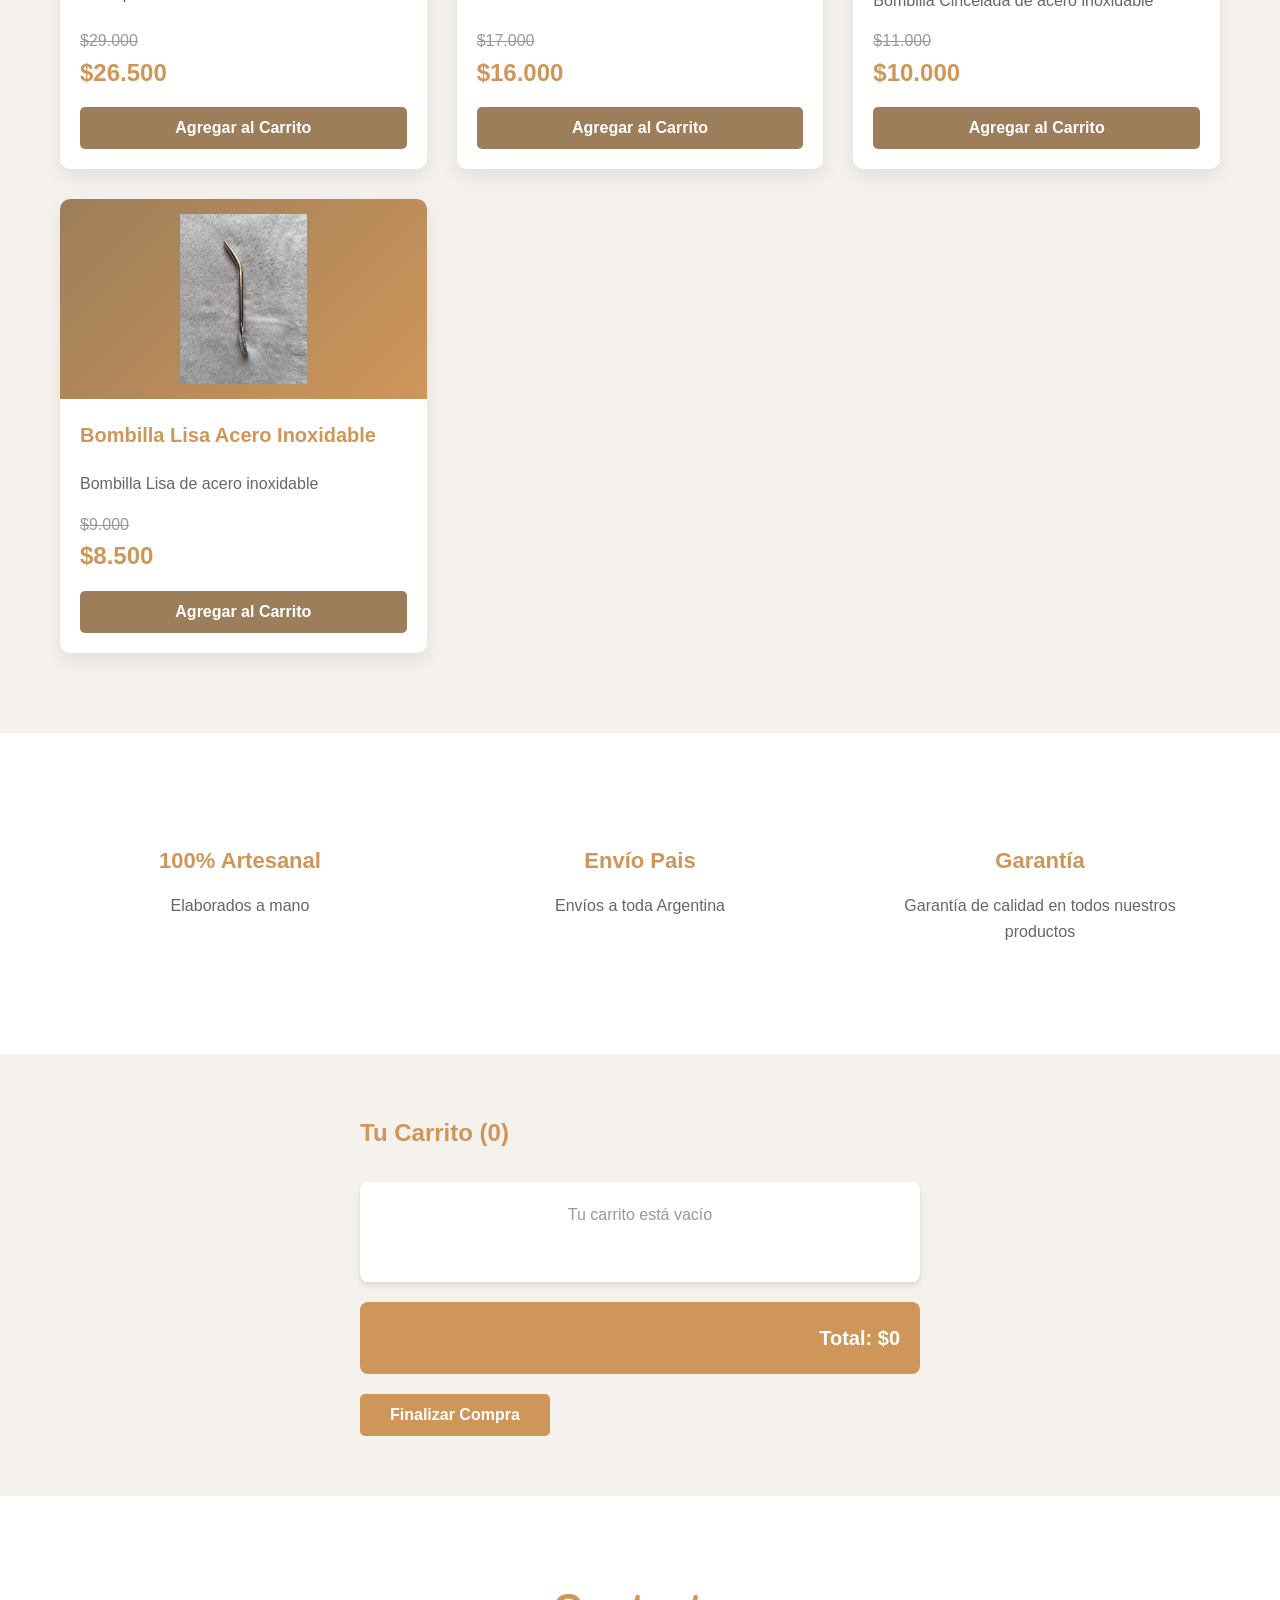
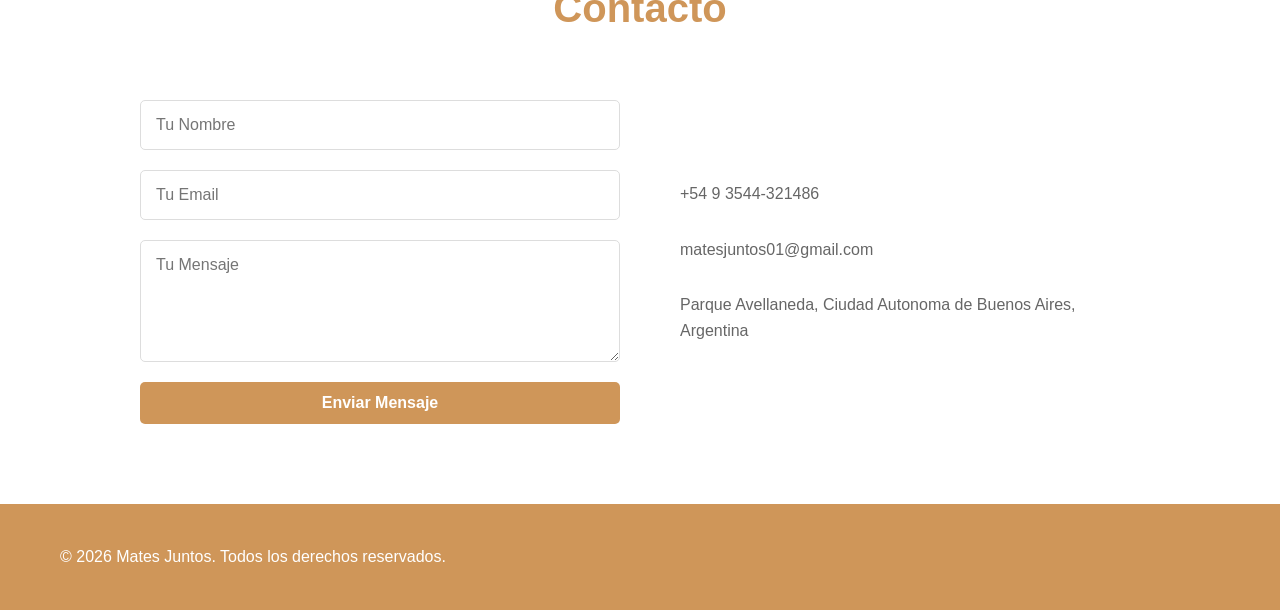
==== commit 48a8f14f: "11/03/2026 21:58 Actualización general" ====
--- a/index.html
+++ b/index.html
@@ -47,7 +47,7 @@
                 <!-- Producto 1 -->
                 <div class="producto-card" onclick="window.location='producto.html?id=1'" style="cursor:pointer">
                     <div class="producto-imagen">
-                        <img src="/fotos/FotoImperial.jpeg" alt="Mate Imperial con Virola">
+                        <img src="/fotos/FotoImpAce.jpeg" alt="Mate Imperial con Virola">
                     </div>
                     <h3>Mate Imperial Virola Acero</h3>
                     <p class="descripcion">Mate artesanal con virola de acero</p>
@@ -63,7 +63,7 @@
                 <!-- Producto 2 -->
                 <div class="producto-card" onclick="window.location='producto.html?id=2'" style="cursor:pointer">
                     <div class="producto-imagen">
-                        <img src="/fotos/FotoImperial4.jpeg" alt="Mate Imperial Virola con Alpaca">
+                        <img src="/fotos/FotoImpAlpaca4.jpeg" alt="Mate Imperial Virola con Alpaca">
                     </div>
                     <h3>Mate Imperial Virola con Alpaca</h3>
                     <p class="descripcion">Exclusivo mate con virola Cincelada de alpaca de gran tamaño</p>
@@ -95,7 +95,7 @@
                 <!-- Producto 4 -->
                 <div class="producto-card" onclick="window.location='producto.html?id=4'" style="cursor:pointer">
                     <div class="producto-imagen"> 
-                        <img src="/fotos/FotoCamionero.jpeg" alt="Mate Camionero Calabaza">
+                        <img src="/fotos/FotoImpCalabaza.jpeg" alt="Mate Camionero Calabaza">
                     </div>
                     <h3>Mate Imperial Calabaza</h3>
                     <p class="descripcion">Mate Imperial de calabaza, Virola Cincelada con alpaca</p>
@@ -111,12 +111,15 @@
                 <!-- Producto 5 -->
                 <div class="producto-card" onclick="window.location='producto.html?id=5'" style="cursor:pointer">
                     <div class="producto-imagen">
-                        <img src="FotoBombilla.jpeg" alt="Bombilla Artesanal de Acero">
-                    </div>
-                    <h3>Bombilla de Acero</h3>
-                    <p class="descripcion">Bombilla de acero inoxidable espejado</p>
-                    <div class="precio">$380</div>
-                    <button class="btn btn-secondary" onclick="event.stopPropagation(); agregarCarrito('Bombilla Acero', 380)">
+                        <img src="/fotos/FotoCamCalabaza.jpeg" alt="Foto Camionero Calabaza">
+                    </div>
+                    <h3>Mate Camionero Calabaza</h3>
+                    <p class="descripcion">Mate Camionero de Calabaza</p>
+                    <div class="precio">
+                        <span class="precio-antes">$17.000</span>
+                        <span class="precio-actual">$16.000</span>
+                    </div>
+                    <button class="btn btn-secondary" onclick="event.stopPropagation(); agregarCarrito('Mate Camionero Calabaza', 16000)">
                         Agregar al Carrito
                     </button>
                 </div>
@@ -124,12 +127,31 @@
                 <!-- Producto 6 -->
                 <div class="producto-card" onclick="window.location='producto.html?id=6'" style="cursor:pointer">
                     <div class="producto-imagen">
-                        <img src="FotoImperial5.jpeg" alt="Mate Madera con Virola Grabada">
-                    </div>
-                    <h3>Mate Madera con Virola Grabada</h3>
-                    <p class="descripcion">Madera miel con virola de motivos florales</p>
-                    <div class="precio">$520</div>
-                    <button class="btn btn-secondary" onclick="event.stopPropagation(); agregarCarrito('Mate Virola Grabada', 520)">
+                        <img src="/fotos/BombillaCincelada.jpeg" alt="Bombilla Acero Inoxidable">
+                    </div>
+                    <h3>Bombilla Cincelada Acero Inoxidable</h3>
+                    <p class="descripcion">Bombilla Cincelada de acero inoxidable</p>
+                    <div class="precio">
+                        <span class="precio-antes">$11.000</span>
+                        <span class="precio-actual">$10.000</span>
+                    </div>
+                    <button class="btn btn-secondary" onclick="event.stopPropagation(); agregarCarrito('Bombilla Cincelada Acero Inoxidable', 10000)">
+                        Agregar al Carrito
+                    </button>
+                </div>
+
+                <!-- Producto 7 -->
+                <div class="producto-card" onclick="window.location='producto.html?id=7'" style="cursor:pointer">
+                    <div class="producto-imagen">
+                        <img src="/fotos/BombillaLisa.jpeg" alt="Bombilla Acero Inoxidable">
+                    </div>
+                    <h3>Bombilla Lisa Acero Inoxidable</h3>
+                    <p class="descripcion">Bombilla Lisa de acero inoxidable</p>
+                    <div class="precio">
+                        <span class="precio-antes">$9.000</span>
+                        <span class="precio-actual">$8.500</span>
+                    </div>
+                    <button class="btn btn-secondary" onclick="event.stopPropagation(); agregarCarrito('Bombilla Lisa Acero Inoxidable', 8500)">
                         Agregar al Carrito
                     </button>
                 </div>
@@ -145,12 +167,12 @@
                 <div class="caracteristica">
                     <i class="fas fa-leaf"></i>
                     <h3>100% Artesanal</h3>
-                    <p>Elaborados a mano con técnicas tradicionales</p>
+                    <p>Elaborados a mano</p>
                 </div>
                 <div class="caracteristica">
                     <i class="fas fa-shipping-fast"></i>
-                    <h3>Envío Rápido</h3>
-                    <p>Envíos a toda Argentina en 24-48 horas</p>
+                    <h3>Envío Pais</h3>
+                    <p>Envíos a toda Argentina</p>
                 </div>
                 <div class="caracteristica">
                     <i class="fas fa-shield-alt"></i>
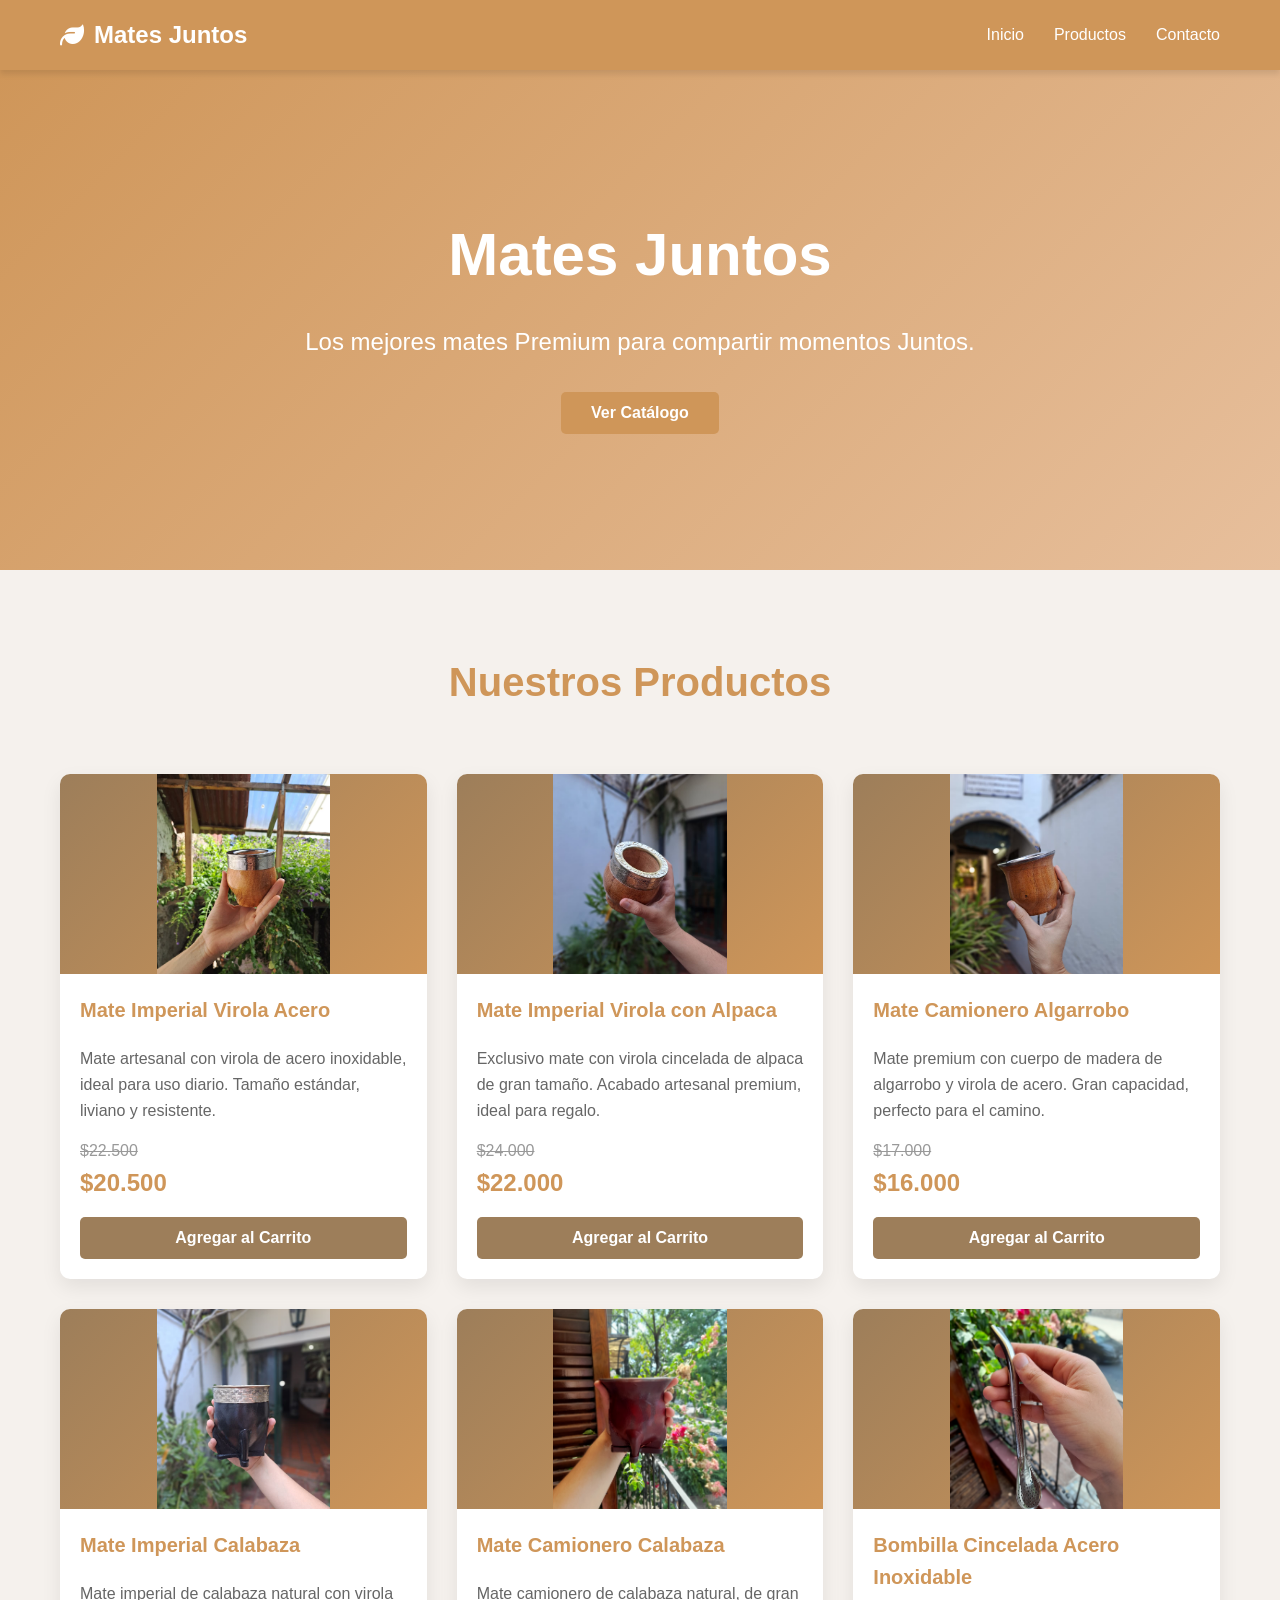
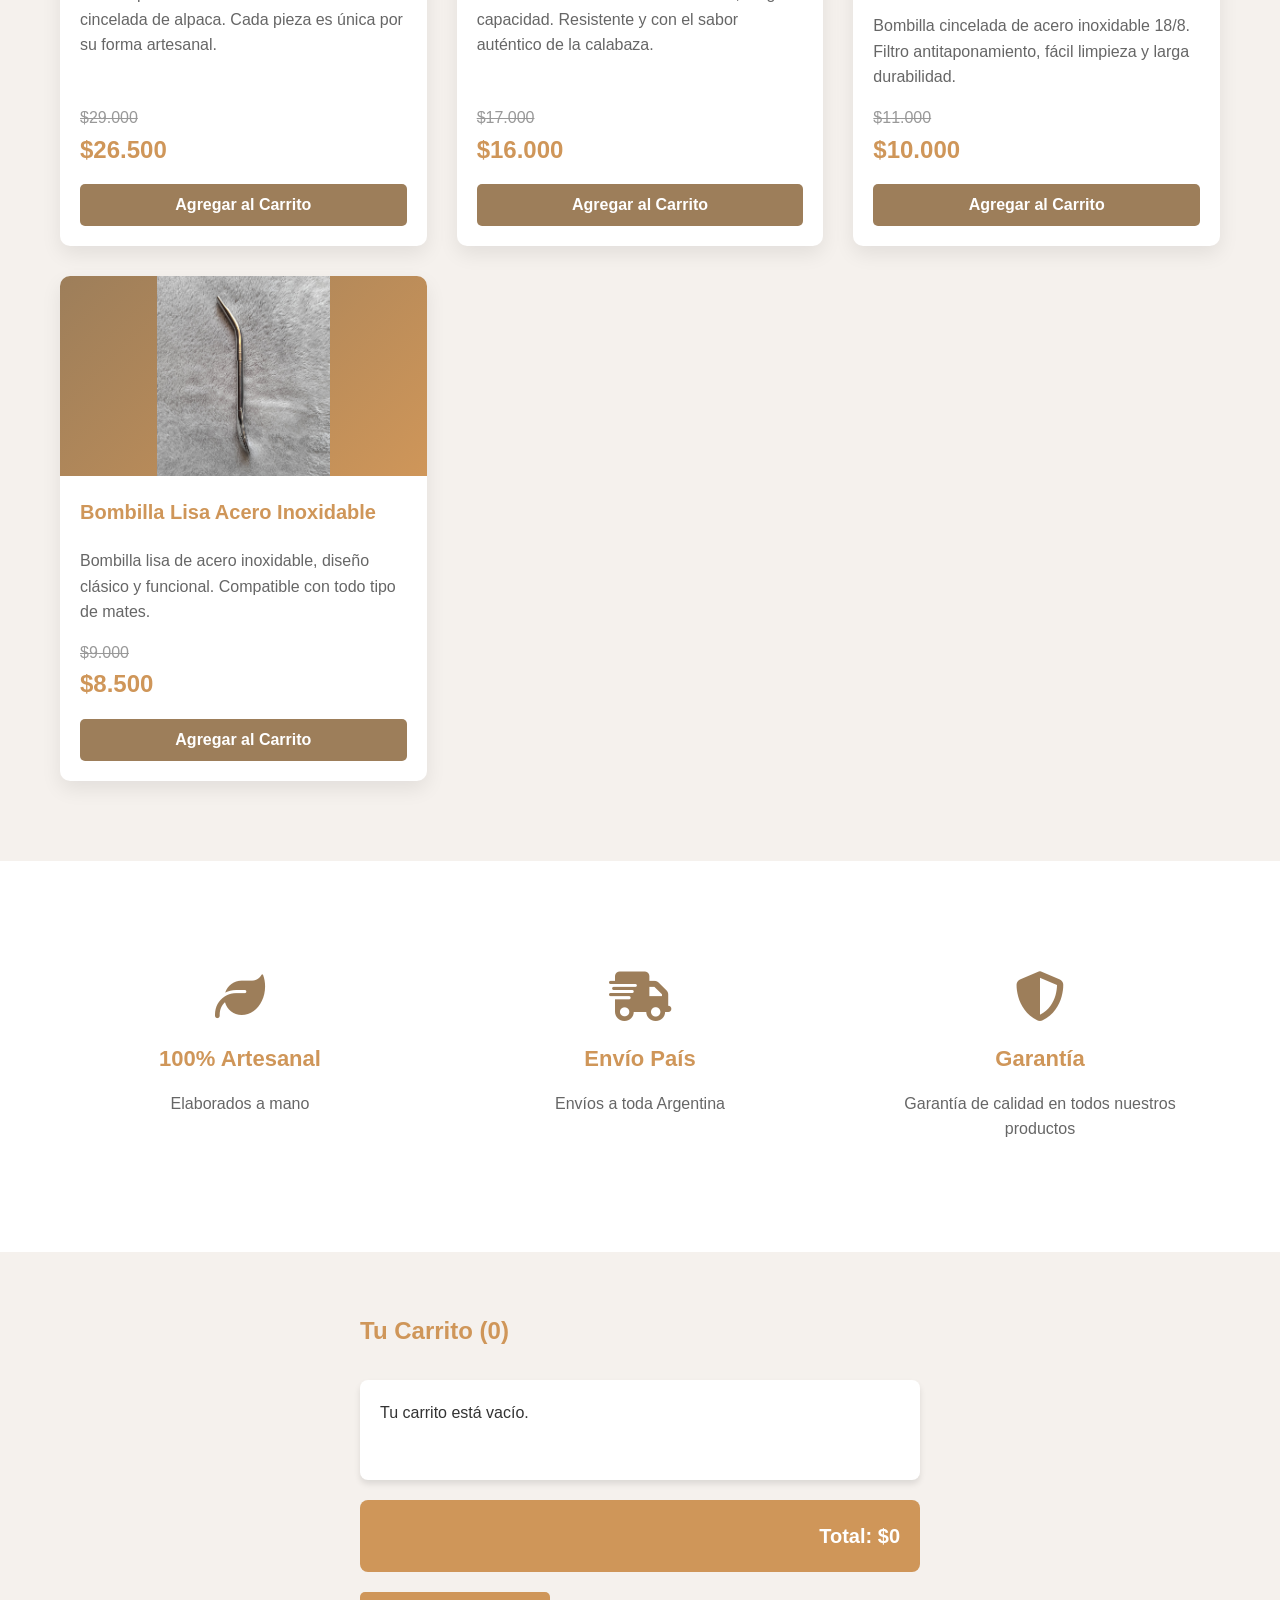
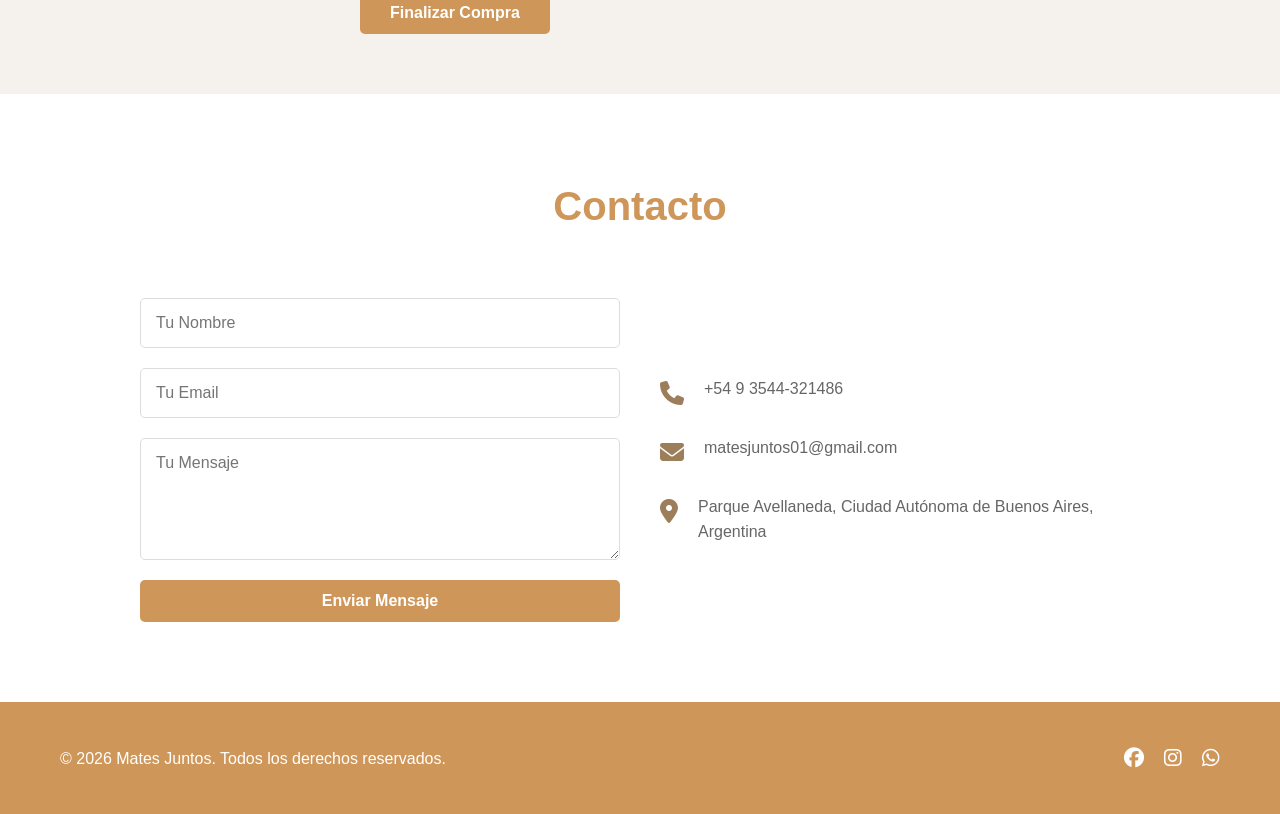
==== commit ca5fde93: "1/4/2026 Actualización Codigo." ====
--- a/index.html
+++ b/index.html
@@ -4,10 +4,24 @@
     <meta charset="UTF-8">
     <meta name="viewport" content="width=device-width, initial-scale=1.0">
     <title>Mates Juntos - Venta de Mates Premium</title>
+
+    <!-- ✅ FIX 5: Meta tags SEO y Open Graph -->
+    <meta name="description" content="Mates Juntos - Venta de mates artesanales premium. Encontrá los mejores mates de calabaza, madera y alpaca con envío a todo el país.">
+    <meta name="keywords" content="mates artesanales, venta de mates, mates premium, bombillas, mates Buenos Aires">
+    <meta name="author" content="Mates Juntos">
+    <meta name="theme-color" content="#8B6F47">
+    <meta property="og:title" content="Mates Juntos - Venta de Mates Premium">
+    <meta property="og:description" content="Los mejores mates artesanales para compartir momentos juntos. Envíos a toda Argentina.">
+    <meta property="og:type" content="website">
+    <meta property="og:image" content="fotos/LogoMatesJuntos.jpeg">
+
     <link rel="stylesheet" href="css/style.css">
+    <!-- ✅ FIX 2: Font Awesome agregado -->
+    <link rel="stylesheet" href="https://cdnjs.cloudflare.com/ajax/libs/font-awesome/6.4.0/css/all.min.css">
     <link rel="icon" href="fotos/LogoMatesJuntos.jpeg" type="image/jpeg">
 </head>
 <body>
+
     <!-- Navegación -->
     <nav class="navbar">
         <div class="container">
@@ -47,10 +61,11 @@
                 <!-- Producto 1 -->
                 <div class="producto-card" onclick="window.location='producto.html?id=1'" style="cursor:pointer">
                     <div class="producto-imagen">
-                        <img src="/fotos/FotoImpAce.jpeg" alt="Mate Imperial con Virola">
+                        <!-- ✅ FIX 1: Rutas relativas (sin / al inicio) -->
+                        <img src="fotos/FotoImpAce.jpeg" alt="Mate Imperial con Virola">
                     </div>
                     <h3>Mate Imperial Virola Acero</h3>
-                    <p class="descripcion">Mate artesanal con virola de acero</p>
+                    <p class="descripcion">Mate artesanal con virola de acero inoxidable, ideal para uso diario. Tamaño estándar, liviano y resistente.</p>
                     <div class="precio">
                         <span class="precio-antes">$22.500</span>
                         <span class="precio-actual">$20.500</span>
@@ -63,10 +78,10 @@
                 <!-- Producto 2 -->
                 <div class="producto-card" onclick="window.location='producto.html?id=2'" style="cursor:pointer">
                     <div class="producto-imagen">
-                        <img src="/fotos/FotoImpAlpaca4.jpeg" alt="Mate Imperial Virola con Alpaca">
+                        <img src="fotos/FotoImpAlpaca4.jpeg" alt="Mate Imperial Virola con Alpaca">
                     </div>
                     <h3>Mate Imperial Virola con Alpaca</h3>
-                    <p class="descripcion">Exclusivo mate con virola Cincelada de alpaca de gran tamaño</p>
+                    <p class="descripcion">Exclusivo mate con virola cincelada de alpaca de gran tamaño. Acabado artesanal premium, ideal para regalo.</p>
                     <div class="precio">
                         <span class="precio-antes">$24.000</span>
                         <span class="precio-actual">$22.000</span>
@@ -79,10 +94,10 @@
                 <!-- Producto 3 -->
                 <div class="producto-card" onclick="window.location='producto.html?id=3'" style="cursor:pointer">
                     <div class="producto-imagen">
-                        <img src="/fotos/FotoCam2.jpeg" alt="Mate Camionero Algarrobo">
+                        <img src="fotos/FotoCam2.jpeg" alt="Mate Camionero Algarrobo">
                     </div>
                     <h3>Mate Camionero Algarrobo</h3>
-                    <p class="descripcion">Mate premium con acabado de Madera con Virola de Acero</p>
+                    <p class="descripcion">Mate premium con cuerpo de madera de algarrobo y virola de acero. Gran capacidad, perfecto para el camino.</p>
                     <div class="precio">
                         <span class="precio-antes">$17.000</span>
                         <span class="precio-actual">$16.000</span>
@@ -94,11 +109,11 @@
 
                 <!-- Producto 4 -->
                 <div class="producto-card" onclick="window.location='producto.html?id=4'" style="cursor:pointer">
-                    <div class="producto-imagen"> 
-                        <img src="/fotos/FotoImpCalabaza.jpeg" alt="Mate Camionero Calabaza">
+                    <div class="producto-imagen">
+                        <img src="fotos/FotoImpCalabaza.jpeg" alt="Mate Imperial Calabaza">
                     </div>
                     <h3>Mate Imperial Calabaza</h3>
-                    <p class="descripcion">Mate Imperial de calabaza, Virola Cincelada con alpaca</p>
+                    <p class="descripcion">Mate imperial de calabaza natural con virola cincelada de alpaca. Cada pieza es única por su forma artesanal.</p>
                     <div class="precio">
                         <span class="precio-antes">$29.000</span>
                         <span class="precio-actual">$26.500</span>
@@ -111,10 +126,10 @@
                 <!-- Producto 5 -->
                 <div class="producto-card" onclick="window.location='producto.html?id=5'" style="cursor:pointer">
                     <div class="producto-imagen">
-                        <img src="/fotos/FotoCamCalabaza.jpeg" alt="Foto Camionero Calabaza">
+                        <img src="fotos/FotoCamCalabaza.jpeg" alt="Mate Camionero Calabaza">
                     </div>
                     <h3>Mate Camionero Calabaza</h3>
-                    <p class="descripcion">Mate Camionero de Calabaza</p>
+                    <p class="descripcion">Mate camionero de calabaza natural, de gran capacidad. Resistente y con el sabor auténtico de la calabaza.</p>
                     <div class="precio">
                         <span class="precio-antes">$17.000</span>
                         <span class="precio-actual">$16.000</span>
@@ -127,10 +142,10 @@
                 <!-- Producto 6 -->
                 <div class="producto-card" onclick="window.location='producto.html?id=6'" style="cursor:pointer">
                     <div class="producto-imagen">
-                        <img src="/fotos/BombillaCincelada.jpeg" alt="Bombilla Acero Inoxidable">
+                        <img src="fotos/BombillaCincelada.jpeg" alt="Bombilla Cincelada Acero Inoxidable">
                     </div>
                     <h3>Bombilla Cincelada Acero Inoxidable</h3>
-                    <p class="descripcion">Bombilla Cincelada de acero inoxidable</p>
+                    <p class="descripcion">Bombilla cincelada de acero inoxidable 18/8. Filtro antitaponamiento, fácil limpieza y larga durabilidad.</p>
                     <div class="precio">
                         <span class="precio-antes">$11.000</span>
                         <span class="precio-actual">$10.000</span>
@@ -143,10 +158,10 @@
                 <!-- Producto 7 -->
                 <div class="producto-card" onclick="window.location='producto.html?id=7'" style="cursor:pointer">
                     <div class="producto-imagen">
-                        <img src="/fotos/BombillaLisa.jpeg" alt="Bombilla Acero Inoxidable">
+                        <img src="fotos/BombillaLisa.jpeg" alt="Bombilla Lisa Acero Inoxidable">
                     </div>
                     <h3>Bombilla Lisa Acero Inoxidable</h3>
-                    <p class="descripcion">Bombilla Lisa de acero inoxidable</p>
+                    <p class="descripcion">Bombilla lisa de acero inoxidable, diseño clásico y funcional. Compatible con todo tipo de mates.</p>
                     <div class="precio">
                         <span class="precio-antes">$9.000</span>
                         <span class="precio-actual">$8.500</span>
@@ -160,7 +175,7 @@
         </div>
     </section>
 
-    <!-- Características -->  
+    <!-- Características -->
     <section class="caracteristicas">
         <div class="container">
             <div class="caracteristicas-grid">
@@ -171,7 +186,7 @@
                 </div>
                 <div class="caracteristica">
                     <i class="fas fa-shipping-fast"></i>
-                    <h3>Envío Pais</h3>
+                    <h3>Envío País</h3>
                     <p>Envíos a toda Argentina</p>
                 </div>
                 <div class="caracteristica">
@@ -200,10 +215,12 @@
         <div class="container">
             <h2>Contacto</h2>
             <div class="contacto-content">
-                <form class="formulario" onsubmit="enviarFormulario(event)">
-                    <input type="text" placeholder="Tu Nombre" required>
-                    <input type="email" placeholder="Tu Email" required>
-                    <textarea placeholder="Tu Mensaje" rows="5" required></textarea>
+                <!-- ✅ FIX 4: Formulario integrado con Formspree -->
+                <!-- IMPORTANTE: Reemplazá YOUR_FORM_ID con tu ID de https://formspree.io -->
+                <form class="formulario" action="https://formspree.io/f/YOUR_FORM_ID" method="POST" onsubmit="mostrarConfirmacion(event)">
+                    <input type="text" name="nombre" placeholder="Tu Nombre" required>
+                    <input type="email" name="email" placeholder="Tu Email" required>
+                    <textarea name="mensaje" placeholder="Tu Mensaje" rows="5" required></textarea>
                     <button type="submit" class="btn btn-primary">Enviar Mensaje</button>
                 </form>
                 <div class="contacto-info">
@@ -217,7 +234,7 @@
                     </div>
                     <div class="info-item">
                         <i class="fas fa-map-marker-alt"></i>
-                        <p>Parque Avellaneda, Ciudad Autonoma de Buenos Aires, Argentina</p>
+                        <p>Parque Avellaneda, Ciudad Autónoma de Buenos Aires, Argentina</p>
                     </div>
                 </div>
             </div>
@@ -230,12 +247,12 @@
             <p>&copy; 2026 Mates Juntos. Todos los derechos reservados.</p>
             <div class="social-links">
                 <a href="#"><i class="fab fa-facebook"></i></a>
-                <a href="https://www.instagram.com/matesjuntos.ok/"><i class="fab fa-instagram"></i></a>
-                <a href="https://wa.me/5493544321486"><i class="fab fa-whatsapp"></i></a>
+                <a href="https://www.instagram.com/matesjuntos.ok/" target="_blank"><i class="fab fa-instagram"></i></a>
+                <a href="https://wa.me/5493544321486" target="_blank"><i class="fab fa-whatsapp"></i></a>
             </div>
         </div>
     </footer>
 
     <script src="js/script.js"></script>
 </body>
-</html>
+</html>
--- a/css/style.css
+++ b/css/style.css
@@ -193,13 +193,14 @@
     align-items: center;
     justify-content: center;
     color: var(--white);
+    padding: 10px;
 }
 
 .producto-imagen img {
-    max-width: 85%;
-    max-height: 170px;
-    object-fit: contain;
-    transition: transform 0.3s ease;
+    width: 50%;
+    height: 120%;
+    object-fit: cover;
+    object-position: center;
 }
 .producto-card h3 {
     font-size: 20px;
